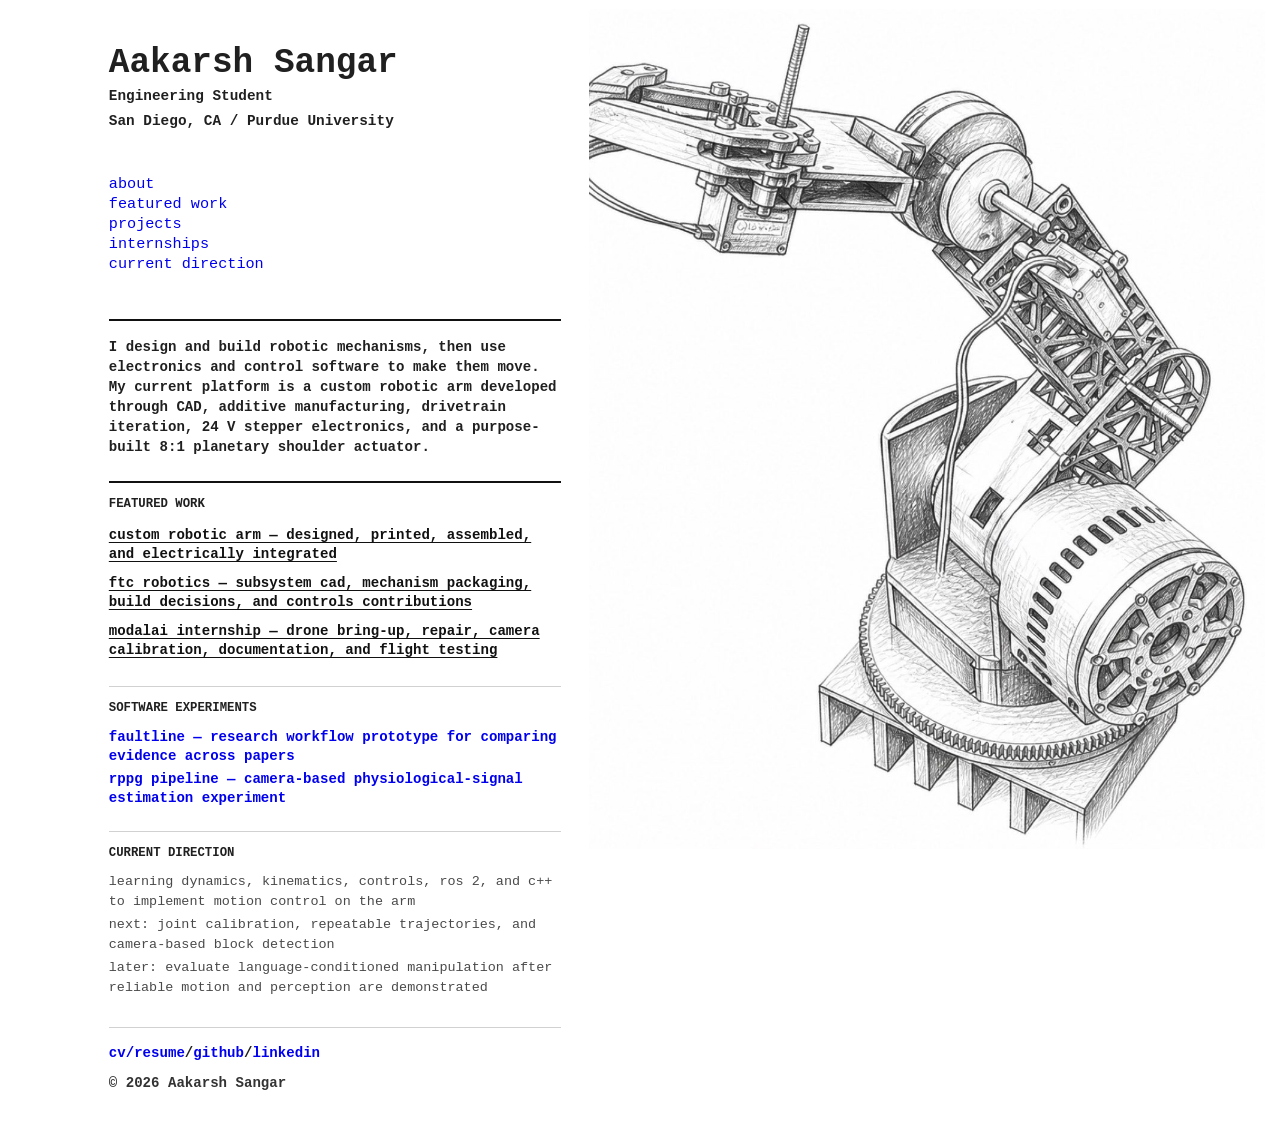
==== index.html @ c77563d1 "Add files via upload" ====
<!doctype html>
<html lang="en">
  <head>
    <meta charset="utf-8" />
    <meta name="viewport" content="width=device-width, initial-scale=1" />
    <meta
      name="description"
      content="Aakarsh Sangar's engineering portfolio: robotic mechanisms, mechanical design, electronics, and control."
    />
    <title>Aakarsh Sangar</title>
    <link rel="stylesheet" href="./styles.css" />
  </head>
  <body class="reference-home">
    <main class="reference-shell" id="top">
      <section class="reference-panel" aria-labelledby="home-title">
        <div class="identity-block">
          <h1 id="home-title">Aakarsh Sangar</h1>
          <p>Engineering Student</p>
          <p>San Diego, CA / Purdue University</p>
        </div>

        <nav class="reference-nav" aria-label="Portfolio links">
          <a href="#about">about</a>
          <a href="#featured-work">featured work</a>
          <a href="./projects.html">projects</a>
          <a href="./internships.html">internships</a>
          <a href="#direction">current direction</a>
        </nav>

        <p class="reference-bio" id="about">
          I design and build robotic mechanisms, then use electronics and
          control software to make them move. My current platform is a custom
          robotic arm developed through CAD, additive manufacturing, drivetrain
          iteration, 24 V stepper electronics, and a purpose-built 8:1
          planetary shoulder actuator.
        </p>

        <section class="reference-list" id="featured-work" aria-label="Featured work">
          <p>featured work</p>
          <a href="./arm-iterations.html">custom robotic arm — designed, printed, assembled, and electrically integrated</a>
          <a href="./ftc-robotics.html">ftc robotics — subsystem cad, mechanism packaging, build decisions, and controls contributions</a>
          <a href="./modalai-drone.html">modalai internship — drone bring-up, repair, camera calibration, documentation, and flight testing</a>
        </section>

        <section class="reference-list" aria-label="Software experiments">
          <p>software experiments</p>
          <a href="./faultline.html">faultline — research workflow prototype for comparing evidence across papers</a>
          <a href="./rppg-pipeline.html">rppg pipeline — camera-based physiological-signal estimation experiment</a>
        </section>

        <section class="reference-list" id="direction" aria-label="Current engineering direction">
          <p>current direction</p>
          <span>learning dynamics, kinematics, controls, ros 2, and c++ to implement motion control on the arm</span>
          <span>next: joint calibration, repeatable trajectories, and camera-based block detection</span>
          <span>later: evaluate language-conditioned manipulation after reliable motion and perception are demonstrated</span>
        </section>

        <footer class="reference-footer" id="contact">
          <div>
            <a href="./Aakarsh_Sangar_CV.pdf">cv/resume</a>/<a href="https://github.com/aakarsh-s" target="_blank" rel="noreferrer">github</a>/<a href="https://www.linkedin.com/in/aakarsh-sangar/" target="_blank" rel="noreferrer">linkedin</a>
          </div>
          <span>© 2026 Aakarsh Sangar</span>
        </footer>
      </section>

      <aside class="reference-visual" aria-hidden="true">
        <img
          src="./assets/robotic-arm-sketch.jpg"
          alt=""
        />
      </aside>
    </main>
  </body>
</html>
---- styles.css ----
:root {
  color-scheme: dark;
  --bg: #181310;
  --surface: #211b17;
  --surface-2: #2a231f;
  --surface-3: #f6efe6;
  --line: rgba(246, 239, 230, 0.16);
  --line-strong: rgba(246, 239, 230, 0.34);
  --text: #f8f2ea;
  --muted: #c8b9a8;
  --accent: #d7b889;
  --accent-2: #f0ddbf;
  --ink: #17120e;
}

* {
  box-sizing: border-box;
}

html {
  scroll-behavior: smooth;
}

body {
  min-width: 320px;
  margin: 0;
  font-family: Inter, ui-sans-serif, system-ui, -apple-system, BlinkMacSystemFont, "Segoe UI", sans-serif;
  color: var(--text);
  background: var(--bg);
  letter-spacing: 0;
}

a {
  color: inherit;
}

.site-header {
  position: sticky;
  z-index: 20;
  top: 0;
  right: 0;
  left: 0;
  display: flex;
  align-items: center;
  justify-content: space-between;
  gap: 24px;
  padding: 16px clamp(18px, 5vw, 72px);
  border-bottom: 1px solid rgba(245, 239, 230, 0.12);
  background: rgba(22, 18, 15, 0.9);
  backdrop-filter: blur(18px);
}

.brand,
.nav-links {
  display: flex;
  align-items: center;
}

.brand {
  gap: 12px;
  text-decoration: none;
  font-weight: 700;
}

.brand-mark {
  display: grid;
  width: 36px;
  height: 36px;
  place-items: center;
  border: 1px solid var(--line-strong);
  border-radius: 8px;
  background: rgba(217, 185, 140, 0.14);
  color: var(--accent-2);
  font-size: 0.78rem;
}

.nav-links {
  gap: clamp(12px, 3vw, 30px);
}

.nav-links a {
  color: var(--muted);
  font-size: 0.92rem;
  font-weight: 600;
  text-decoration: none;
}

.nav-links a:hover,
.nav-links a:focus-visible {
  color: var(--text);
}

.hero {
  position: relative;
  display: grid;
  min-height: 460px;
  overflow: hidden;
  border-bottom: 1px solid var(--line);
}

.hero-image,
.hero-overlay {
  position: absolute;
  inset: 0;
}

.hero-image {
  width: 100%;
  height: 100%;
  object-fit: cover;
  opacity: 0.36;
  filter: sepia(0.8) saturate(0.55) brightness(0.7);
}

.hero-overlay {
  background:
    linear-gradient(90deg, var(--bg) 0%, rgba(22, 18, 15, 0.9) 48%, rgba(22, 18, 15, 0.68) 100%),
    linear-gradient(180deg, rgba(22, 18, 15, 0.08) 0%, var(--bg) 100%);
}

.hero-content {
  position: relative;
  z-index: 2;
  align-self: center;
  width: min(1120px, calc(100% - 36px));
  margin: 0 auto;
  padding: 52px 0;
}

.eyebrow {
  margin: 0 0 14px;
  color: var(--accent);
  font-size: 0.76rem;
  font-weight: 800;
  letter-spacing: 0;
  text-transform: uppercase;
}

h1,
h2,
p {
  overflow-wrap: anywhere;
}

h1 {
  max-width: 760px;
  margin: 0;
  font-size: clamp(3.1rem, 7vw, 6rem);
  line-height: 0.96;
  letter-spacing: 0;
}

h2 {
  margin: 0;
  font-size: clamp(1.8rem, 3.4vw, 3.2rem);
  line-height: 1.05;
  letter-spacing: 0;
}

.hero-copy {
  max-width: 680px;
  margin: 24px 0 0;
  color: var(--muted);
  font-size: clamp(1.05rem, 2vw, 1.35rem);
  line-height: 1.55;
}

.hero-actions {
  display: flex;
  flex-wrap: wrap;
  gap: 12px;
  margin-top: 26px;
}

.button {
  display: inline-flex;
  min-height: 46px;
  align-items: center;
  justify-content: center;
  border: 1px solid var(--line-strong);
  border-radius: 8px;
  padding: 0 18px;
  font-weight: 700;
  text-decoration: none;
}

.button.primary {
  border-color: rgba(245, 239, 230, 0.65);
  background: var(--surface-3);
  color: var(--ink);
}

.button.secondary {
  background: rgba(42, 33, 26, 0.7);
  color: var(--text);
}

.section {
  width: min(1120px, calc(100% - 36px));
  margin: 0 auto;
  padding: 54px 0;
}

.intro,
.contact,
.section-heading {
  display: grid;
  grid-template-columns: minmax(0, 0.55fr) minmax(300px, 1fr);
  gap: clamp(24px, 5vw, 64px);
  align-items: start;
}

.intro > p,
.contact > p,
.section-heading > p {
  margin: 0;
  color: var(--muted);
  font-size: 1.02rem;
  line-height: 1.75;
}

.about-copy {
  display: grid;
  gap: 14px;
}

.about-copy p {
  margin: 0;
  color: var(--muted);
  font-size: 1.02rem;
  line-height: 1.62;
}

.learning {
  padding-top: 10px;
}

.compact-heading {
  align-items: center;
}

.learning-list {
  display: flex;
  flex-wrap: wrap;
  gap: 10px;
}

.learning-list span {
  border: 1px solid rgba(245, 239, 230, 0.2);
  border-radius: 8px;
  padding: 10px 12px;
  background: rgba(42, 33, 26, 0.72);
  color: var(--accent-2);
  font-size: 0.9rem;
  font-weight: 700;
}

.projects-section {
  padding-top: 22px;
}

.project-grid {
  display: grid;
  grid-template-columns: repeat(3, minmax(0, 1fr));
  gap: 16px;
  margin-top: 34px;
}

.featured-grid {
  grid-template-columns: repeat(2, minmax(0, 1fr));
}

.spotlight-card {
  grid-column: span 2;
}

.spotlight-card .project-media {
  aspect-ratio: 21 / 9;
}

.archive-heading {
  margin-top: 74px;
}

.project-card {
  overflow: hidden;
  border: 1px solid var(--line);
  border-radius: 8px;
  background: rgba(33, 26, 21, 0.88);
}

.project-media {
  position: relative;
  aspect-ratio: 16 / 10;
  overflow: hidden;
  border-bottom: 1px solid var(--line);
  background: var(--surface-2);
}

.project-media img,
.project-placeholder {
  width: 100%;
  height: 100%;
}

.project-media img {
  display: block;
  object-fit: cover;
}

.project-gallery {
  display: grid;
  grid-template-columns: repeat(2, minmax(0, 1fr));
  gap: 8px;
  padding: 8px;
  border-bottom: 1px solid var(--line);
  background: rgba(22, 18, 15, 0.66);
}

.project-gallery img {
  display: block;
  width: 100%;
  aspect-ratio: 16 / 10;
  border: 1px solid rgba(245, 239, 230, 0.18);
  border-radius: 6px;
  object-fit: cover;
}

.project-placeholder {
  display: grid;
  place-items: center;
  padding: 22px;
  background:
    linear-gradient(135deg, rgba(217, 185, 140, 0.16), rgba(22, 18, 15, 0.12)),
    var(--surface-2);
  color: var(--accent);
  font-size: 0.84rem;
  font-weight: 800;
  text-align: center;
}

.project-body {
  padding: 20px;
}

.project-category {
  margin: 0 0 10px;
  color: var(--accent);
  font-size: 0.74rem;
  font-weight: 800;
  text-transform: uppercase;
}

.project-title {
  margin: 0;
  font-size: 1.15rem;
  line-height: 1.25;
}

.project-description {
  margin: 12px 0 18px;
  color: var(--muted);
  line-height: 1.65;
}

.project-meta {
  display: flex;
  flex-wrap: wrap;
  gap: 8px;
  margin-bottom: 18px;
}

.tag {
  border: 1px solid rgba(245, 239, 230, 0.18);
  border-radius: 999px;
  padding: 6px 9px;
  color: var(--accent-2);
  font-size: 0.76rem;
  font-weight: 700;
}

.project-links {
  display: flex;
  flex-wrap: wrap;
  gap: 14px;
}

.project-link {
  color: var(--accent-2);
  font-weight: 800;
  text-decoration: none;
}

.muted-link {
  color: var(--muted);
}

.project-link:hover,
.project-link:focus-visible {
  text-decoration: underline;
}

.home-page {
  background:
    linear-gradient(180deg, rgba(246, 239, 230, 0.035), transparent 280px),
    var(--bg);
}

.home-page .site-header {
  position: static;
  width: min(940px, calc(100% - 36px));
  margin: 0 auto;
  padding: 28px 0 18px;
  border-bottom: 1px solid var(--line);
  background: transparent;
  backdrop-filter: none;
}

.home-page .brand-mark {
  display: none;
}

.home-page .brand {
  font-size: 1rem;
}

.home-page .nav-links {
  gap: 18px;
}

.home-page .nav-links a {
  font-size: 0.86rem;
  font-weight: 600;
}

.home-page .hero {
  min-height: auto;
  border-bottom: 0;
}

.home-page .hero-content {
  display: grid;
  grid-template-columns: minmax(0, 1.3fr) minmax(260px, 0.7fr);
  gap: clamp(28px, 6vw, 72px);
  width: min(940px, calc(100% - 36px));
  padding: 58px 0 36px;
}

.home-page .hero-primary {
  min-width: 0;
}

.home-page h1 {
  max-width: 100%;
  font-size: clamp(3.2rem, 8vw, 5.9rem);
  line-height: 0.98;
}

.hero-line {
  max-width: 640px;
  margin: 22px 0 0;
  color: var(--muted);
  font-size: clamp(1.04rem, 2vw, 1.25rem);
  line-height: 1.62;
}

.home-page .hero-actions {
  gap: 10px;
  margin-top: 24px;
}

.home-page .button {
  min-height: 40px;
  border-radius: 999px;
  padding: 0 14px;
  font-size: 0.9rem;
}

.hero-notes {
  display: grid;
  align-self: end;
  gap: 14px;
  padding-top: 10px;
}

.hero-notes div {
  border-top: 1px solid var(--line);
  padding-top: 14px;
}

.hero-notes span {
  display: block;
  margin-bottom: 4px;
  color: var(--accent);
  font-size: 0.72rem;
  font-weight: 800;
  text-transform: uppercase;
}

.hero-notes strong {
  display: block;
  color: var(--text);
  font-size: 0.96rem;
  line-height: 1.45;
}

.home-page .section {
  width: min(940px, calc(100% - 36px));
  padding: 38px 0;
  border-top: 1px solid var(--line);
}

.home-page .intro,
.home-page .contact,
.home-page .section-heading {
  grid-template-columns: minmax(150px, 0.36fr) minmax(0, 1fr);
  gap: clamp(20px, 4vw, 46px);
}

.home-page h2 {
  font-size: clamp(1.55rem, 3.2vw, 2.45rem);
}

.home-page .about-copy p,
.home-page .intro > p,
.home-page .contact > p,
.home-page .section-heading > p {
  font-size: 0.98rem;
  line-height: 1.72;
}

.home-page .learning {
  padding-top: 38px;
}

.home-page .learning-list {
  gap: 8px;
}

.home-page .learning-list span,
.home-page .tag {
  border-radius: 999px;
  padding: 5px 9px;
  background: transparent;
  font-size: 0.74rem;
  font-weight: 600;
}

.home-page .projects-section {
  padding-top: 38px;
}

.home-page .project-grid,
.home-page .featured-grid {
  display: grid;
  grid-template-columns: 1fr;
  gap: 0;
  margin-top: 22px;
}

.home-page .project-card,
.home-page .spotlight-card {
  display: grid;
  grid-column: auto;
  grid-template-columns: minmax(168px, 0.34fr) minmax(0, 1fr);
  gap: 22px;
  border: 0;
  border-top: 1px solid var(--line);
  border-radius: 0;
  padding: 22px 0;
  background: transparent;
}

.home-page .project-card:first-child {
  border-top: 0;
}

.home-page .project-media,
.home-page .spotlight-card .project-media {
  align-self: start;
  aspect-ratio: 4 / 3;
  border: 1px solid var(--line);
  border-radius: 6px;
  background: var(--surface);
}

.home-page .project-media img {
  filter: saturate(0.88) contrast(0.96);
}

.home-page .project-gallery {
  display: none;
}

.home-page .project-body {
  padding: 0;
}

.home-page .project-category {
  margin-bottom: 6px;
  font-size: 0.69rem;
}

.home-page .project-title {
  font-size: 1.18rem;
}

.home-page .project-description {
  margin: 10px 0 14px;
  font-size: 0.96rem;
  line-height: 1.62;
}

.home-page .project-meta {
  gap: 7px;
  margin-bottom: 14px;
}

.home-page .project-links {
  gap: 12px;
}

.home-page .project-link {
  color: var(--accent-2);
  font-size: 0.92rem;
  font-weight: 700;
}

.home-page .archive-heading {
  margin-top: 42px;
}

.home-page .footer {
  width: min(940px, calc(100% - 36px));
}

.detail-page .site-header {
  position: sticky;
}

.detail-hero {
  width: min(1120px, calc(100% - 36px));
  margin: 0 auto;
  padding: 52px 0 30px;
}

.detail-kicker {
  margin: 0 0 14px;
  color: var(--accent);
  font-size: 0.76rem;
  font-weight: 800;
  text-transform: uppercase;
}

.detail-copy {
  max-width: 760px;
  margin: 20px 0 0;
  color: var(--muted);
  font-size: 1.08rem;
  line-height: 1.75;
}

.iteration-grid {
  display: grid;
  gap: 22px;
}

.iteration-card {
  display: grid;
  grid-template-columns: minmax(0, 0.95fr) minmax(280px, 0.8fr);
  gap: 22px;
  overflow: hidden;
  border: 1px solid var(--line);
  border-radius: 8px;
  background: rgba(33, 26, 21, 0.88);
}

.featured-iteration {
  border-color: rgba(217, 185, 140, 0.42);
  background: rgba(42, 33, 26, 0.92);
}

.engineering-highlight {
  border-color: rgba(240, 222, 194, 0.55);
  background:
    linear-gradient(135deg, rgba(217, 185, 140, 0.16), rgba(33, 26, 21, 0.94) 42%),
    rgba(33, 26, 21, 0.92);
}

.iteration-card img {
  display: block;
  width: 100%;
  height: 100%;
  min-height: 320px;
  object-fit: cover;
}

.iteration-media {
  display: grid;
  min-height: 320px;
  background: rgba(245, 239, 230, 0.12);
}

.split-media {
  grid-template-columns: minmax(0, 1.18fr) minmax(0, 0.82fr);
  gap: 1px;
}

.iteration-media img {
  min-height: 0;
  padding: 12px;
  object-fit: contain;
  background: #f7f4ef;
}

.iteration-body {
  padding: 28px;
}

.iteration-body h2 {
  font-size: clamp(1.5rem, 2.6vw, 2.3rem);
}

.iteration-body p,
.iteration-body li {
  color: var(--muted);
  line-height: 1.65;
}

.iteration-body ul {
  margin: 18px 0 0;
  padding-left: 20px;
}

.technical-strip {
  display: grid;
  grid-template-columns: repeat(3, minmax(0, 1fr));
  gap: 16px;
  margin-top: 26px;
}

.technical-strip div {
  border: 1px solid var(--line);
  border-radius: 8px;
  padding: 18px;
  background: rgba(42, 33, 26, 0.64);
}

.technical-strip strong {
  display: block;
  margin-bottom: 8px;
  color: var(--accent-2);
}

.component-section {
  display: grid;
  gap: 22px;
  margin-top: 18px;
  padding: 28px;
  border: 1px solid rgba(217, 185, 140, 0.28);
  border-radius: 8px;
  background: rgba(22, 18, 15, 0.5);
}

.component-grid {
  display: grid;
  grid-template-columns: repeat(3, minmax(0, 1fr));
  gap: 16px;
}

.component-card {
  overflow: hidden;
  border: 1px solid var(--line);
  border-radius: 8px;
  background: rgba(42, 33, 26, 0.64);
}

.component-feature {
  border-color: rgba(240, 222, 194, 0.42);
  background: rgba(56, 44, 34, 0.78);
}

.component-wide {
  grid-column: 1 / -1;
  display: grid;
  grid-template-columns: minmax(0, 1.25fr) minmax(280px, 0.75fr);
}

.component-card img {
  display: block;
  width: 100%;
  aspect-ratio: 16 / 11;
  object-fit: cover;
  border-bottom: 1px solid var(--line);
  background: #f7f4ef;
}

.component-card div {
  padding: 16px;
  color: var(--muted);
  line-height: 1.55;
}

.component-card strong {
  display: block;
  margin-bottom: 6px;
  color: var(--accent-2);
}

.supporting-gallery {
  display: grid;
  grid-template-columns: repeat(3, minmax(0, 1fr));
  gap: 16px;
  margin-top: 6px;
}

.supporting-card {
  overflow: hidden;
  border: 1px solid var(--line);
  border-radius: 8px;
  background: rgba(42, 33, 26, 0.64);
}

.supporting-card img {
  display: block;
  width: 100%;
  aspect-ratio: 16 / 10;
  object-fit: cover;
  border-bottom: 1px solid var(--line);
}

.supporting-card div {
  padding: 16px;
  color: var(--muted);
  line-height: 1.55;
}

.supporting-card strong {
  display: block;
  margin-bottom: 6px;
  color: var(--accent-2);
}

.case-study-grid {
  display: grid;
  grid-template-columns: repeat(4, minmax(0, 1fr));
  gap: 16px;
  margin-top: 26px;
}

.case-study-stat {
  border: 1px solid var(--line);
  border-radius: 8px;
  padding: 18px;
  background: rgba(42, 33, 26, 0.64);
}

.case-study-stat strong {
  display: block;
  margin-bottom: 8px;
  color: var(--accent-2);
  font-size: 1.6rem;
}

.process-list {
  display: grid;
  gap: 22px;
}

.process-step {
  display: grid;
  grid-template-columns: minmax(0, 0.85fr) minmax(320px, 1fr);
  gap: 22px;
  overflow: hidden;
  border: 1px solid var(--line);
  border-radius: 8px;
  background: rgba(33, 26, 21, 0.88);
}

.process-step img,
.process-step video {
  display: block;
  width: 100%;
  height: 100%;
  min-height: 330px;
  background: var(--surface-2);
  object-fit: cover;
}

.process-step video {
  max-height: 520px;
}

.process-body {
  padding: 28px;
}

.process-body h2 {
  font-size: clamp(1.45rem, 2.4vw, 2.1rem);
}

.process-body p,
.process-body li {
  color: var(--muted);
  line-height: 1.65;
}

.process-body ul {
  margin: 18px 0 0;
  padding-left: 20px;
}

.evidence-grid {
  display: grid;
  grid-template-columns: repeat(3, minmax(0, 1fr));
  gap: 16px;
}

.evidence-card {
  overflow: hidden;
  border: 1px solid var(--line);
  border-radius: 8px;
  background: rgba(33, 26, 21, 0.88);
}

.evidence-card img {
  display: block;
  width: 100%;
  aspect-ratio: 16 / 10;
  object-fit: cover;
}

.evidence-card p {
  margin: 0;
  padding: 16px;
  color: var(--muted);
  line-height: 1.5;
}

.resource-list {
  display: flex;
  flex-wrap: wrap;
  gap: 12px;
  margin-top: 26px;
}

.footer {
  display: flex;
  flex-wrap: wrap;
  justify-content: space-between;
  gap: 12px;
  width: min(1120px, calc(100% - 36px));
  margin: 0 auto;
  padding: 30px 0 46px;
  border-top: 1px solid var(--line);
  color: var(--muted);
  font-size: 0.92rem;
}

@media (max-width: 900px) {
  .home-page .hero-content,
  .home-page .project-card,
  .home-page .spotlight-card {
    grid-template-columns: 1fr;
  }

  .home-page .hero-notes {
    grid-template-columns: repeat(3, minmax(0, 1fr));
    align-self: auto;
  }

  .home-page .project-media,
  .home-page .spotlight-card .project-media {
    max-width: 360px;
  }

  .featured-grid,
  .project-grid {
    grid-template-columns: repeat(2, minmax(0, 1fr));
  }

  .spotlight-card {
    grid-column: span 2;
  }

  .iteration-card,
  .technical-strip,
  .component-grid,
  .component-wide,
  .supporting-gallery,
  .case-study-grid,
  .process-step,
  .evidence-grid {
    grid-template-columns: 1fr;
  }

  .iteration-card img {
    min-height: 260px;
  }

  .iteration-media {
    min-height: 360px;
  }

  .split-media {
    grid-template-columns: 1fr;
    grid-template-rows: repeat(2, minmax(0, 1fr));
  }

  .intro,
  .contact,
  .section-heading {
    grid-template-columns: 1fr;
  }
}

@media (max-width: 640px) {
  .site-header {
    position: sticky;
    align-items: flex-start;
  }

  .home-page .site-header {
    position: static;
    align-items: center;
    padding-top: 22px;
  }

  .nav-links {
    display: none;
  }

  .home-page .nav-links {
    display: flex;
    flex-wrap: wrap;
    gap: 10px 14px;
    justify-content: flex-end;
  }

  .hero {
    min-height: auto;
  }

  .home-page .hero-content {
    padding: 42px 0 28px;
  }

  .home-page h1 {
    font-size: clamp(3rem, 16vw, 4.4rem);
  }

  .home-page .hero-notes {
    grid-template-columns: 1fr;
  }

  h1 {
    max-width: 100%;
    font-size: clamp(3rem, 13vw, 4rem);
    line-height: 0.96;
  }

  .hero-copy {
    max-width: 100%;
    font-size: 1.04rem;
  }

  .hero-actions {
    flex-direction: column;
    align-items: stretch;
  }

  .button {
    width: 100%;
  }

  .section {
    padding: 64px 0;
  }

  .home-page .section {
    padding: 32px 0;
  }

  .home-page .intro,
  .home-page .contact,
  .home-page .section-heading {
    grid-template-columns: 1fr;
  }

  .home-page .project-card,
  .home-page .spotlight-card {
    gap: 16px;
    padding: 20px 0;
  }

  .home-page .project-media,
  .home-page .spotlight-card .project-media {
    max-width: none;
  }

  .featured-grid,
  .project-grid {
    grid-template-columns: 1fr;
  }

  .spotlight-card {
    grid-column: span 1;
  }

  .detail-hero {
    padding: 56px 0 24px;
  }

  .iteration-body {
    padding: 22px;
  }

  .iteration-card img {
    min-height: 220px;
  }

  .iteration-media {
    min-height: 300px;
  }

  .process-step img,
  .process-step video {
    min-height: 220px;
  }
}

/* Minimal light portfolio direction inspired by the reference site. */
:root {
  color-scheme: light;
  --bg: #ffffff;
  --surface: #ffffff;
  --surface-2: #f7f7f7;
  --surface-3: #111111;
  --line: rgba(0, 0, 0, 0.16);
  --line-strong: rgba(0, 0, 0, 0.32);
  --text: #111111;
  --muted: #555555;
  --accent: #111111;
  --accent-2: #111111;
  --ink: #ffffff;
}

body,
.home-page {
  color: var(--text);
  background: #ffffff;
}

a {
  color: #111111;
  text-decoration-thickness: 1px;
  text-underline-offset: 3px;
}

.site-header,
.home-page .site-header {
  position: static;
  width: min(760px, calc(100% - 36px));
  margin: 0 auto;
  padding: 28px 0 14px;
  border-bottom: 1px solid var(--line);
  background: transparent;
  backdrop-filter: none;
}

.brand,
.home-page .brand {
  color: #111111;
  font-size: 0.96rem;
  font-weight: 600;
}

.brand-mark {
  display: none;
}

.nav-links,
.home-page .nav-links {
  gap: 13px;
}

.nav-links a,
.home-page .nav-links a {
  color: #111111;
  font-size: 0.9rem;
  font-weight: 400;
  text-decoration: underline;
}

.hero,
.home-page .hero {
  min-height: auto;
  border-bottom: 0;
}

.hero-image,
.hero-overlay {
  display: none;
}

.hero-content,
.home-page .hero-content,
.section,
.home-page .section,
.detail-hero,
.footer,
.home-page .footer {
  width: min(760px, calc(100% - 36px));
}

.hero-content,
.home-page .hero-content {
  display: grid;
  grid-template-columns: 1fr;
  gap: 22px;
  padding: 52px 0 30px;
}

.eyebrow,
.detail-kicker,
.project-category {
  color: #111111;
  font-size: 0.72rem;
  font-weight: 500;
  text-transform: none;
}

h1,
.home-page h1 {
  max-width: 100%;
  font-size: clamp(2.65rem, 9vw, 5.1rem);
  font-weight: 700;
  line-height: 0.98;
}

h2,
.home-page h2,
.detail-hero h1 {
  color: #111111;
  font-size: clamp(1.35rem, 3.2vw, 2rem);
  font-weight: 650;
  line-height: 1.12;
}

.detail-hero h1 {
  font-size: clamp(2.2rem, 7vw, 4rem);
}

.hero-line,
.detail-copy,
.about-copy p,
.intro > p,
.contact > p,
.section-heading > p,
.project-description,
.process-body p,
.process-body li,
.iteration-body p,
.iteration-body li,
.evidence-card p,
.supporting-card div,
.component-card div {
  color: #333333;
}

.hero-line {
  max-width: 620px;
  margin-top: 18px;
  font-size: 1.02rem;
  line-height: 1.68;
}

.hero-actions,
.home-page .hero-actions,
.project-links,
.resource-list {
  gap: 14px;
}

.button,
.home-page .button,
.project-link {
  width: auto;
  min-height: 0;
  border: 0;
  border-radius: 0;
  padding: 0;
  background: transparent;
  color: #111111;
  font-size: 0.96rem;
  font-weight: 400;
  text-decoration: underline;
}

.button.primary,
.button.secondary {
  border: 0;
  background: transparent;
  color: #111111;
}

.hero-notes,
.home-page .hero-notes {
  display: flex;
  flex-wrap: wrap;
  gap: 12px 18px;
  padding-top: 2px;
}

.hero-notes div {
  border-top: 0;
  padding-top: 0;
}

.hero-notes span,
.hero-notes strong {
  display: inline;
  color: #555555;
  font-size: 0.9rem;
  font-weight: 400;
  text-transform: none;
}

.hero-notes span::after {
  content: ": ";
}

.section,
.home-page .section {
  padding: 34px 0;
  border-top: 1px solid var(--line);
}

.intro,
.contact,
.section-heading,
.home-page .intro,
.home-page .contact,
.home-page .section-heading {
  grid-template-columns: minmax(130px, 0.28fr) minmax(0, 1fr);
  gap: 24px;
}

.learning-list {
  gap: 8px 10px;
}

.learning-list span,
.home-page .learning-list span,
.tag,
.home-page .tag {
  border: 0;
  border-radius: 0;
  padding: 0;
  background: transparent;
  color: #555555;
  font-size: 0.86rem;
  font-weight: 400;
}

.learning-list span::before,
.tag::before {
  content: "#";
}

.project-grid,
.featured-grid,
.home-page .project-grid,
.home-page .featured-grid {
  display: grid;
  grid-template-columns: 1fr;
  gap: 0;
  margin-top: 18px;
}

.project-card,
.home-page .project-card,
.spotlight-card,
.home-page .spotlight-card {
  display: block;
  grid-column: auto;
  border: 0;
  border-top: 1px solid var(--line);
  border-radius: 0;
  padding: 18px 0;
  background: transparent;
}

.project-card:first-child,
.home-page .project-card:first-child {
  border-top: 0;
}

.project-media,
.project-gallery,
.home-page .project-media,
.home-page .project-gallery,
.spotlight-card .project-media {
  display: none;
}

.project-body,
.home-page .project-body {
  padding: 0;
}

.project-title,
.home-page .project-title {
  color: #111111;
  font-size: 1.04rem;
  font-weight: 600;
}

.project-description,
.home-page .project-description {
  margin: 8px 0 12px;
  font-size: 0.96rem;
  line-height: 1.65;
}

.project-meta,
.home-page .project-meta {
  gap: 8px;
  margin-bottom: 12px;
}

.archive-heading {
  margin-top: 34px;
}

.detail-page .site-header {
  position: static;
}

.detail-hero {
  padding: 44px 0 24px;
}

.iteration-card,
.process-step,
.evidence-card,
.supporting-card,
.component-card,
.technical-strip div,
.case-study-stat,
.component-section,
.featured-iteration,
.engineering-highlight {
  border: 1px solid var(--line);
  border-radius: 0;
  background: transparent;
}

.iteration-card,
.process-step {
  gap: 0;
}

.iteration-body,
.process-body {
  padding: 24px;
}

.technical-strip div,
.case-study-stat,
.component-section,
.supporting-card div,
.component-card div,
.evidence-card p {
  background: transparent;
}

.technical-strip strong,
.supporting-card strong,
.component-card strong {
  color: #111111;
}

.iteration-media,
.process-step img,
.process-step video,
.project-placeholder {
  background: #f7f7f7;
}

.component-card img,
.iteration-media img {
  background: #ffffff;
}

.footer,
.home-page .footer {
  color: #555555;
  border-top: 1px solid var(--line);
}

@media (max-width: 900px) {
  .home-page .hero-notes {
    display: flex;
  }
}

@media (max-width: 640px) {
  .site-header,
  .home-page .site-header {
    align-items: flex-start;
  }

  .nav-links,
  .home-page .nav-links {
    display: flex;
    flex-wrap: wrap;
    justify-content: flex-start;
  }

  .intro,
  .contact,
  .section-heading,
  .home-page .intro,
  .home-page .contact,
  .home-page .section-heading {
    grid-template-columns: 1fr;
  }

  .hero-actions {
    flex-direction: row;
    align-items: center;
  }
}

.reference-home {
  min-height: 100vh;
  margin: 0;
  overflow-x: hidden;
  color: #202020;
  background: #ffffff;
  font-family: "Courier New", Courier, monospace;
}

.reference-shell {
  display: grid;
  grid-template-columns: 46.5vw 53.5vw;
  min-height: 100vh;
}

.reference-panel {
  position: relative;
  display: flex;
  min-height: 100vh;
  flex-direction: column;
  padding: 7vh 0 3.4vh 12.7vw;
}

.identity-block h1 {
  margin: 0;
  color: #202020;
  font-family: "Courier New", Courier, monospace;
  font-size: clamp(2.1rem, 2.25vw, 3rem);
  font-weight: 700;
  line-height: 1;
  letter-spacing: -0.04em;
}

.identity-block p {
  margin: 0.42rem 0 0;
  color: #202020;
  font-size: clamp(1rem, 1.05vw, 1.35rem);
  font-weight: 700;
  line-height: 1.1;
}

.reference-nav {
  display: grid;
  gap: 0;
  width: max-content;
  margin-top: 9vh;
  padding-left: 0.9vw;
}

.reference-nav a,
.reference-list a,
.reference-footer a {
  color: #0000ee;
  text-decoration: none;
}

.reference-nav a {
  font-size: clamp(1.05rem, 1.1vw, 1.35rem);
  line-height: 1.08;
}

.reference-nav span {
  color: #202020;
  font-size: clamp(1.05rem, 1.1vw, 1.35rem);
  line-height: 1.08;
}

.reference-nav a:hover,
.reference-nav a:focus-visible,
.reference-list a:hover,
.reference-list a:focus-visible,
.reference-footer a:hover,
.reference-footer a:focus-visible {
  text-decoration: underline;
}

.reference-bio {
  max-width: min(36vw, 680px);
  margin: 8.2vh 0 0;
  color: #202020;
  font-size: clamp(0.95rem, 1vw, 1.25rem);
  font-weight: 700;
  line-height: 1.12;
}

.reference-list {
  display: grid;
  gap: 0;
  margin-top: 2.7vh;
  color: #202020;
  font-size: clamp(0.95rem, 0.98vw, 1.15rem);
  font-weight: 700;
  line-height: 1.12;
}

.reference-list p {
  margin: 0 0 0.55rem;
  color: #202020;
}

.reference-list span,
.reference-list a {
  display: block;
  width: auto;
  max-width: min(34vw, 640px);
}

.reference-footer {
  display: grid;
  gap: 2vh;
  margin-top: auto;
  padding-left: 11.6vw;
  color: #202020;
  font-size: clamp(1rem, 1.05vw, 1.2rem);
  font-weight: 700;
  line-height: 1;
}

.reference-footer span {
  color: #333333;
}

.reference-visual {
  position: relative;
  min-height: 100vh;
  overflow: hidden;
  background: #ffffff;
}

.reference-visual img {
  position: absolute;
  right: 1.8vw;
  top: 1.8vh;
  width: min(53vw, 960px);
  height: 95vh;
  object-fit: contain;
  object-position: right top;
  filter: none;
  opacity: 0.94;
}

.project-links-shell {
  min-height: 100vh;
  padding: 12.2vh 0 4vh 12.7vw;
}

.project-links-panel {
  display: flex;
  min-height: 83vh;
  flex-direction: column;
}

.project-link-list {
  margin-top: 12.3vh;
  padding-left: 0.9vw;
}

.project-links-page .reference-bio {
  margin-top: 12vh;
}

.project-links-footer {
  margin-top: auto;
}

@media (max-width: 900px) {
  .reference-shell {
    grid-template-columns: 1fr;
  }

  .reference-panel {
    min-height: auto;
    padding: 44px 24px 32px;
  }

  .project-links-shell {
    padding: 44px 24px 32px;
  }

  .reference-nav {
    margin-top: 54px;
    padding-left: 0;
  }

  .reference-bio {
    max-width: 100%;
    margin-top: 54px;
  }

  .reference-footer {
    margin-top: 52px;
    padding-left: 0;
  }

  .reference-visual {
    min-height: 52vh;
  }

  .reference-visual img {
    right: 4vw;
    width: 92vw;
    height: 52vh;
  }
}

/* Open detail-page layouts: no boxed containers, no cropped technical images. */
.detail-page {
  background: #ffffff;
  color: #111111;
}

.detail-page .site-header,
.detail-page .detail-hero,
.detail-page .section,
.detail-page .footer {
  width: min(980px, calc(100% - 40px));
}

.detail-page .site-header {
  border-bottom: 1px solid rgba(0, 0, 0, 0.16);
}

.detail-page .nav-links a,
.detail-page .brand,
.detail-page .button,
.detail-page .project-link {
  color: #0000ee;
  font-family: "Courier New", Courier, monospace;
  font-weight: 400;
  text-decoration: none;
}

.detail-page .brand {
  color: #111111;
}

.detail-page .button {
  min-height: 0;
  border: 0;
  border-radius: 0;
  padding: 0;
  background: transparent;
}

.detail-page .button:hover,
.detail-page .button:focus-visible,
.detail-page .nav-links a:hover,
.detail-page .nav-links a:focus-visible {
  text-decoration: underline;
}

.detail-page .detail-hero {
  padding: 48px 0 30px;
  border-bottom: 1px solid rgba(0, 0, 0, 0.16);
}

.detail-page .detail-kicker,
.detail-page .eyebrow {
  color: #111111;
  font-family: "Courier New", Courier, monospace;
  font-size: 0.86rem;
  font-weight: 700;
  text-transform: none;
}

.detail-page h1,
.detail-page h2 {
  color: #111111;
  font-family: "Courier New", Courier, monospace;
  font-weight: 700;
}

.detail-page .detail-copy,
.detail-page p,
.detail-page li {
  color: #222222;
}

.detail-page .iteration-grid,
.detail-page .process-list {
  gap: 0;
}

.detail-page .iteration-card,
.detail-page .process-step,
.detail-page .component-section,
.detail-page .component-card,
.detail-page .supporting-card,
.detail-page .evidence-card,
.detail-page .case-study-stat,
.detail-page .technical-strip div {
  display: block;
  overflow: visible;
  border: 0;
  border-top: 1px solid rgba(0, 0, 0, 0.16);
  border-radius: 0;
  padding: 28px 0;
  background: transparent;
}

.detail-page .iteration-card:first-child,
.detail-page .process-step:first-child {
  border-top: 0;
  padding-top: 0;
}

.detail-page .iteration-card > img,
.detail-page .process-step > img,
.detail-page .process-step > video,
.detail-page .component-card > img,
.detail-page .supporting-card > img,
.detail-page .evidence-card > img {
  display: block;
  width: 100%;
  height: auto;
  min-height: 0;
  max-height: none;
  border: 0;
  background: transparent;
  object-fit: contain;
}

.detail-page .iteration-card > img,
.detail-page .process-step > img,
.detail-page .process-step > video {
  margin-bottom: 18px;
}

.detail-page .iteration-media {
  display: grid;
  grid-template-columns: minmax(0, 1.1fr) minmax(0, 0.9fr);
  gap: 18px;
  min-height: 0;
  margin-bottom: 18px;
  background: transparent;
}

.detail-page .iteration-media img {
  width: 100%;
  height: auto;
  min-height: 0;
  padding: 0;
  object-fit: contain;
  background: transparent;
}

.detail-page .iteration-body,
.detail-page .process-body,
.detail-page .component-card div,
.detail-page .supporting-card div,
.detail-page .evidence-card p {
  max-width: 760px;
  padding: 0;
}

.detail-page .iteration-body h2,
.detail-page .process-body h2 {
  font-size: clamp(1.35rem, 2.5vw, 2rem);
}

.detail-page .iteration-body p,
.detail-page .iteration-body li,
.detail-page .process-body p,
.detail-page .process-body li {
  line-height: 1.62;
}

.detail-page .component-grid,
.detail-page .supporting-gallery,
.detail-page .evidence-grid,
.detail-page .technical-strip,
.detail-page .case-study-grid {
  display: grid;
  grid-template-columns: 1fr;
  gap: 0;
}

.detail-page .component-card,
.detail-page .supporting-card,
.detail-page .evidence-card,
.detail-page .case-study-stat,
.detail-page .technical-strip div {
  padding: 22px 0;
}

.detail-page .component-wide {
  grid-column: auto;
}

.detail-page .case-study-grid {
  margin-top: 26px;
}

@media (max-width: 760px) {
  .detail-page .iteration-media {
    grid-template-columns: 1fr;
  }
}

/* Evidence-first portfolio pass: concise skim layer with compact technical logs. */

:root {
  --portfolio-width: 1080px;
  --portfolio-rule: rgba(0, 0, 0, 0.18);
  --portfolio-soft-rule: rgba(0, 0, 0, 0.1);
  --portfolio-muted: #4a4a4a;
}

/* Homepage */
.reference-shell {
  grid-template-columns: minmax(430px, 46%) minmax(0, 54%);
}

.reference-panel {
  min-width: 0;
  padding: clamp(34px, 5.5vh, 64px) 28px 34px clamp(36px, 8.5vw, 132px);
}

.identity-block h1 {
  font-size: clamp(2.15rem, 2.55vw, 3.25rem);
  line-height: 1.02;
  letter-spacing: 0;
}

.identity-block p {
  font-size: clamp(0.9rem, 1vw, 1.15rem);
  line-height: 1.25;
}

.reference-nav {
  gap: 2px;
  margin-top: clamp(32px, 5vh, 54px);
  padding-left: 0;
}

.reference-nav a {
  font-size: clamp(0.95rem, 1vw, 1.12rem);
  line-height: 1.2;
}

.reference-bio {
  max-width: 660px;
  margin-top: clamp(34px, 5.5vh, 58px);
  padding-top: 18px;
  border-top: 2px solid #202020;
  font-size: clamp(0.88rem, 0.92vw, 1.02rem);
  font-weight: 700;
  line-height: 1.42;
}

.reference-list {
  gap: 4px;
  max-width: 680px;
  margin-top: 24px;
  padding-top: 14px;
  border-top: 1px solid var(--portfolio-rule);
  font-size: clamp(0.84rem, 0.88vw, 0.98rem);
  line-height: 1.36;
}

#featured-work {
  border-top-width: 2px;
  border-top-color: #202020;
}

.reference-list p {
  margin-bottom: 8px;
  font-size: 0.78rem;
  letter-spacing: 0;
  text-transform: uppercase;
}

.reference-list a,
.reference-list span {
  max-width: 100%;
  overflow-wrap: anywhere;
}

#featured-work a {
  padding: 3px 0;
  color: #111111;
  font-size: clamp(0.88rem, 0.94vw, 1.03rem);
  text-decoration: underline;
  text-decoration-thickness: 1px;
  text-underline-offset: 3px;
}

.reference-list[aria-label="Software experiments"] a {
  color: #0000ee;
  font-size: 0.88rem;
}

#direction span {
  color: var(--portfolio-muted);
  font-size: 0.84rem;
  font-weight: 400;
  line-height: 1.45;
}

.reference-footer {
  gap: 12px;
  margin-top: 30px;
  padding: 18px 0 0;
  border-top: 1px solid var(--portfolio-rule);
  font-size: 0.88rem;
  line-height: 1.25;
}

.reference-visual {
  position: sticky;
  top: 0;
  height: 100vh;
  min-height: 620px;
}

.reference-visual img {
  top: 1vh;
  right: 1.2vw;
  width: min(55vw, 980px);
  height: 98vh;
  object-position: right top;
}

/* Project and internship indexes */
.project-links-shell {
  min-height: 100vh;
  padding: clamp(42px, 7vh, 78px) 24px 36px clamp(28px, 10vw, 150px);
}

.project-links-panel {
  width: min(820px, 100%);
  min-height: calc(100vh - 114px);
}

.project-links-page .reference-bio {
  max-width: 720px;
  margin-top: 42px;
  font-size: 0.95rem;
  line-height: 1.5;
}

.project-links-page .reference-list {
  max-width: 760px;
  margin-top: 34px;
}

.project-links-page .reference-list a {
  margin-top: 4px;
  font-size: 1rem;
}

.project-links-page .reference-list span {
  margin: 2px 0 12px;
  color: var(--portfolio-muted);
  font-family: Inter, ui-sans-serif, system-ui, sans-serif;
  font-size: 0.88rem;
  font-weight: 400;
  line-height: 1.5;
}

.project-link-list {
  margin-top: 38px;
}

.internship-feature {
  display: grid;
  grid-template-columns: minmax(180px, 250px) minmax(0, 1fr);
  gap: 28px;
  align-items: start;
  margin-top: 38px;
  padding-top: 22px;
  border-top: 2px solid #202020;
}

.internship-feature img {
  display: block;
  width: 100%;
  aspect-ratio: 4 / 3;
  object-fit: cover;
}

.internship-feature h2 {
  margin: 0 0 10px;
  font-family: "Courier New", Courier, monospace;
  font-size: 1.35rem;
  line-height: 1.15;
}

.internship-feature p {
  margin: 0 0 12px;
  color: #333333;
  font-family: Inter, ui-sans-serif, system-ui, sans-serif;
  font-size: 0.92rem;
  line-height: 1.55;
}

.internship-feature a {
  color: #0000ee;
}

/* Detail-page skim layer */
.detail-page .site-header,
.detail-page .detail-hero,
.detail-page .section,
.detail-page .footer {
  width: min(var(--portfolio-width), calc(100% - 48px));
}

.detail-page .site-header {
  flex-wrap: wrap;
  padding: 22px 0 14px;
}

.detail-page .detail-hero {
  padding: clamp(38px, 6vw, 68px) 0 34px;
}

.detail-page .detail-hero h1 {
  font-size: clamp(2.7rem, 6.5vw, 5.3rem);
  line-height: 0.98;
  letter-spacing: 0;
}

.detail-page .detail-copy {
  max-width: 820px;
  margin-top: 18px;
  font-family: Inter, ui-sans-serif, system-ui, sans-serif;
  font-size: clamp(0.96rem, 1.2vw, 1.08rem);
  line-height: 1.62;
}

.detail-page .hero-actions {
  margin-top: 18px;
}

.detail-page .section {
  padding: 38px 0;
}

.detail-page .section-heading {
  grid-template-columns: minmax(260px, 0.9fr) minmax(0, 1.1fr);
  gap: clamp(28px, 5vw, 64px);
}

.detail-page .section-heading h2 {
  font-size: clamp(1.45rem, 2.8vw, 2.35rem);
  line-height: 1.08;
}

.detail-page .section-heading > p {
  font-family: Inter, ui-sans-serif, system-ui, sans-serif;
  font-size: 0.94rem;
  line-height: 1.55;
}

.detail-page .case-study-grid {
  grid-template-columns: repeat(3, minmax(0, 1fr));
  gap: 0 24px;
  margin-top: 28px;
  border-top: 2px solid #111111;
}

.detail-page .case-study-stat {
  min-width: 0;
  padding: 16px 0 18px;
  border: 0;
  border-bottom: 1px solid var(--portfolio-rule);
}

.detail-page .case-study-stat:first-child {
  grid-column: span 2;
}

.detail-page .case-study-stat strong {
  margin-bottom: 7px;
  color: #111111;
  font-family: "Courier New", Courier, monospace;
  font-size: 0.78rem;
  line-height: 1.2;
  text-transform: uppercase;
}

.detail-page .case-study-stat span {
  display: block;
  color: #333333;
  font-family: Inter, ui-sans-serif, system-ui, sans-serif;
  font-size: 0.86rem;
  line-height: 1.48;
}

/* Thin-rule technical timelines */
.arm-detail .iteration-card,
.modalai-detail .process-step,
.ftc-detail .iteration-card {
  grid-template-columns: minmax(190px, 250px) minmax(0, 1fr);
  gap: clamp(20px, 3vw, 38px);
  padding: 20px 0;
  border-top: 1px solid var(--portfolio-rule);
}

.arm-detail .iteration-card > img,
.modalai-detail .process-step > img,
.ftc-detail .iteration-card > img,
.ftc-detail .iteration-card > video {
  width: 100%;
  height: 170px;
  max-height: 170px;
  object-fit: contain;
  object-position: center;
  background: #ffffff;
}

.arm-detail .iteration-media {
  align-items: center;
  gap: 10px;
}

.arm-detail .iteration-media img {
  width: 100%;
  height: 160px;
  max-height: 160px;
  object-fit: contain;
}

.arm-detail .electronics-media img {
  height: 78px;
  max-height: 78px;
}

.arm-detail .electronics-media img:first-child {
  height: 92px;
  max-height: 92px;
}

.detail-page .iteration-body h2,
.detail-page .process-body h2 {
  margin-bottom: 10px;
  font-size: clamp(1.08rem, 1.8vw, 1.42rem);
  line-height: 1.16;
}

.detail-page .iteration-body p,
.detail-page .iteration-body li,
.detail-page .process-body p,
.detail-page .process-body li {
  font-family: Inter, ui-sans-serif, system-ui, sans-serif;
  font-size: 0.88rem;
  line-height: 1.5;
}

.detail-page .iteration-body ul,
.detail-page .process-body ul {
  margin: 10px 0 0;
  padding-left: 18px;
}

.modalai-detail .flight-step {
  grid-template-columns: minmax(190px, 250px) minmax(0, 1fr);
}

.modalai-detail .flight-step > video {
  width: min(100%, 210px);
  height: 330px;
  max-height: none;
  justify-self: center;
  object-fit: cover;
}

.detail-page .component-section {
  margin-top: 20px;
  padding: 28px 0 0;
  border-top: 2px solid #111111;
}

.arm-detail .component-grid,
.arm-detail .supporting-gallery {
  grid-template-columns: repeat(2, minmax(0, 1fr));
  gap: 0 24px;
}

.arm-detail .component-card,
.arm-detail .supporting-card,
.detail-page .technical-strip div,
.ftc-detail .contribution-card,
.ftc-detail .award-card,
.modalai-detail .note-card {
  border-top: 1px solid var(--portfolio-rule);
}

.arm-detail .component-card > img,
.arm-detail .supporting-card > img {
  width: 100%;
  height: 180px;
  max-height: 180px;
  object-fit: contain;
  background: #ffffff;
}

.ftc-detail .cad-gallery {
  grid-template-columns: repeat(5, minmax(0, 1fr));
  gap: 14px;
}

.ftc-detail .cad-gallery img {
  height: 130px;
}

/* Responsive behavior */
@media (max-width: 900px) {
  .reference-shell {
    display: flex;
    min-height: 0;
    flex-direction: column;
  }

  .reference-panel {
    min-height: auto;
    padding: 40px 28px 30px;
  }

  .reference-bio,
  .reference-list {
    max-width: 720px;
  }

  .reference-footer {
    margin-top: 34px;
  }

  .reference-visual {
    position: relative;
    height: 56vh;
    min-height: 420px;
  }

  .reference-visual img {
    right: 3vw;
    width: 94vw;
    height: 54vh;
  }

  .detail-page .case-study-grid {
    grid-template-columns: repeat(2, minmax(0, 1fr));
  }

  .detail-page .case-study-stat:first-child {
    grid-column: span 2;
  }

  .ftc-detail .cad-gallery {
    grid-template-columns: repeat(3, minmax(0, 1fr));
  }
}

@media (max-width: 680px) {
  .reference-panel,
  .project-links-shell {
    padding: 30px 20px;
  }

  .identity-block h1 {
    font-size: clamp(2rem, 11vw, 2.7rem);
  }

  .reference-nav {
    grid-template-columns: repeat(2, max-content);
    column-gap: 18px;
    margin-top: 30px;
  }

  .reference-bio {
    margin-top: 32px;
  }

  .reference-list {
    margin-top: 22px;
  }

  .internship-feature,
  .detail-page .section-heading,
  .detail-page .case-study-grid,
  .arm-detail .iteration-card,
  .modalai-detail .process-step,
  .ftc-detail .iteration-card,
  .arm-detail .component-grid,
  .arm-detail .supporting-gallery,
  .modalai-detail .notes-grid,
  .ftc-detail .contribution-grid,
  .ftc-detail .award-grid,
  .ftc-detail .cad-gallery {
    grid-template-columns: 1fr;
  }

  .detail-page .case-study-stat:first-child {
    grid-column: auto;
  }

  .detail-page .site-header,
  .detail-page .detail-hero,
  .detail-page .section,
  .detail-page .footer {
    width: min(100% - 32px, var(--portfolio-width));
  }

  .detail-page .site-header {
    align-items: flex-start;
    gap: 10px 18px;
  }

  .detail-page .nav-links {
    width: 100%;
    gap: 7px 14px;
  }

  .detail-page .nav-links a {
    font-size: 0.82rem;
  }

  .detail-page .detail-hero {
    padding: 34px 0 26px;
  }

  .detail-page .detail-hero h1 {
    font-size: clamp(2.45rem, 15vw, 4rem);
  }

  .detail-page .hero-actions {
    align-items: flex-start;
    gap: 7px 14px;
  }

  .arm-detail .iteration-card > img,
  .modalai-detail .process-step > img,
  .ftc-detail .iteration-card > img,
  .ftc-detail .iteration-card > video,
  .arm-detail .iteration-media img,
  .arm-detail .component-card > img,
  .arm-detail .supporting-card > img {
    height: auto;
    max-height: 280px;
  }

  .modalai-detail .flight-step > video {
    width: min(100%, 240px);
    height: 380px;
  }

  .ftc-detail .cad-gallery img {
    height: auto;
    max-height: 220px;
  }

  .reference-visual {
    height: 46vh;
    min-height: 340px;
  }

  .reference-visual img {
    width: 98vw;
    height: 45vh;
  }
}

/* Compact robotic arm iteration timeline. */
.arm-detail .iteration-grid {
  gap: 0;
}

.arm-detail .iteration-card {
  display: grid;
  grid-template-columns: minmax(180px, 260px) minmax(0, 1fr);
  gap: 22px;
  align-items: start;
  border-top: 1px solid rgba(0, 0, 0, 0.16);
  padding: 18px 0;
}

.arm-detail .iteration-card:first-child {
  border-top: 0;
}

.arm-detail .iteration-card > img {
  width: 100%;
  max-height: 180px;
  margin-bottom: 0;
  object-fit: contain;
  object-position: left top;
}

.arm-detail .iteration-media {
  grid-template-columns: 1fr 1fr;
  gap: 10px;
  margin-bottom: 0;
}

.arm-detail .iteration-media img {
  max-height: 170px;
  object-fit: contain;
}

.arm-detail .electronics-media {
  grid-template-columns: 1fr 1fr;
}

.arm-detail .electronics-media img {
  max-height: 92px;
}

.arm-detail .electronics-media img:first-child {
  grid-column: 1 / -1;
  width: 100%;
  max-height: 112px;
}

.arm-detail .iteration-body {
  max-width: none;
}

.arm-detail .iteration-body h2 {
  font-size: clamp(1rem, 1.8vw, 1.35rem);
}

.arm-detail .iteration-body p,
.arm-detail .iteration-body li {
  font-size: 0.92rem;
  line-height: 1.45;
}

.arm-detail .iteration-body ul {
  margin-top: 10px;
}

.arm-detail .component-section,
.arm-detail .technical-strip,
.arm-detail .supporting-gallery {
  margin-top: 14px;
}

.arm-detail .component-grid,
.arm-detail .supporting-gallery {
  grid-template-columns: repeat(2, minmax(0, 1fr));
  gap: 18px;
}

.arm-detail .component-card,
.arm-detail .supporting-card,
.arm-detail .technical-strip div {
  border-top: 1px solid rgba(0, 0, 0, 0.16);
  padding: 16px 0;
}

.arm-detail .component-card > img,
.arm-detail .supporting-card > img {
  max-height: 180px;
  object-fit: contain;
  object-position: left top;
}

/* Compact ModalAI internship timeline. */
.modalai-detail .process-list {
  gap: 0;
}

.modalai-detail .process-step {
  display: grid;
  grid-template-columns: minmax(180px, 260px) minmax(0, 1fr);
  gap: 22px;
  align-items: start;
  border-top: 1px solid rgba(0, 0, 0, 0.16);
  padding: 18px 0;
}

.modalai-detail .process-step:first-child {
  border-top: 0;
}

.modalai-detail .process-step > img,
.modalai-detail .process-step > video {
  width: 100%;
  max-height: 180px;
  margin-bottom: 0;
  object-fit: contain;
  object-position: left top;
}

.modalai-detail .flight-step {
  grid-template-columns: minmax(220px, 320px) minmax(0, 1fr);
}

.modalai-detail .flight-step > video {
  width: min(100%, 280px);
  height: 390px;
  max-height: none;
  object-fit: cover;
  object-position: center;
}

.modalai-detail .process-body {
  max-width: none;
}

.modalai-detail .process-body h2 {
  font-size: clamp(1rem, 1.8vw, 1.35rem);
}

.modalai-detail .process-body p,
.modalai-detail .process-body li,
.modalai-detail .note-card p {
  font-size: 0.92rem;
  line-height: 1.45;
}

.modalai-detail .process-body ul {
  margin-top: 10px;
}

.modalai-detail .notes-grid {
  display: grid;
  grid-template-columns: repeat(2, minmax(0, 1fr));
  gap: 18px;
}

.modalai-detail .modalai-notes .section-heading {
  display: block;
  text-align: center;
}

.modalai-detail .modalai-notes .section-heading > div {
  margin: 0 auto;
}

.modalai-detail .modalai-notes h2 {
  font-size: clamp(1.5rem, 3vw, 2.4rem);
}

.modalai-detail .note-card {
  border-top: 1px solid rgba(0, 0, 0, 0.16);
  padding: 16px 0;
}

/* Compact FTC build log. */
.ftc-detail .iteration-grid {
  gap: 0;
}

.ftc-detail .iteration-card {
  display: grid;
  grid-template-columns: minmax(180px, 260px) minmax(0, 1fr);
  gap: 22px;
  align-items: start;
  border-top: 1px solid rgba(0, 0, 0, 0.16);
  padding: 18px 0;
}

.ftc-detail .iteration-card:first-child {
  border-top: 0;
}

.ftc-detail .iteration-card > img,
.ftc-detail .iteration-card > video {
  width: 100%;
  max-height: 180px;
  margin-bottom: 0;
  object-fit: contain;
  object-position: left top;
}

.ftc-detail .iteration-card > .portfolio-extract-image {
  max-height: 240px;
}

.ftc-detail .ftc-contributions .section-heading {
  grid-template-columns: minmax(130px, 220px) minmax(0, 1fr);
  gap: clamp(22px, 4vw, 48px);
  margin-bottom: 4px;
}

.ftc-detail .contribution-grid {
  display: grid;
  grid-template-columns: repeat(3, minmax(0, 1fr));
  gap: 18px;
  margin-bottom: 22px;
}

.ftc-detail .contribution-card {
  border-top: 1px solid rgba(0, 0, 0, 0.16);
  padding: 16px 0;
}

.ftc-detail .contribution-card strong,
.ftc-detail .contribution-card span {
  display: block;
}

.ftc-detail .contribution-card strong {
  color: #111;
  font-family: "Courier New", Courier, monospace;
  margin-bottom: 0.5rem;
}

.ftc-detail .contribution-card span {
  font-size: 0.92rem;
  line-height: 1.45;
}

.ftc-detail .cad-gallery {
  display: grid;
  grid-template-columns: repeat(5, minmax(0, 1fr));
  gap: 12px;
  border-top: 1px solid rgba(0, 0, 0, 0.16);
  padding-top: 18px;
}

.ftc-detail .cad-gallery figure {
  margin: 0;
}

.ftc-detail .cad-gallery img {
  display: block;
  width: 100%;
  height: 120px;
  object-fit: contain;
  object-position: center;
  background: #fff;
  border: 1px solid rgba(0, 0, 0, 0.12);
}

.ftc-detail .cad-gallery figcaption {
  color: #333;
  font-size: 0.78rem;
  line-height: 1.35;
  margin-top: 8px;
}

.ftc-detail .iteration-body {
  max-width: none;
}

.ftc-detail .iteration-body h2 {
  font-size: clamp(1rem, 1.8vw, 1.35rem);
}

.ftc-detail .iteration-body p,
.ftc-detail .iteration-body li,
.ftc-detail .award-card span {
  font-size: 0.92rem;
  line-height: 1.45;
}

.ftc-detail .iteration-body ul {
  margin-top: 10px;
}

.ftc-detail .award-grid {
  display: grid;
  grid-template-columns: repeat(3, minmax(0, 1fr));
  gap: 18px;
}

.ftc-detail .award-card {
  border-top: 1px solid rgba(0, 0, 0, 0.16);
  padding: 16px 0;
}

.ftc-detail .award-card strong,
.ftc-detail .award-card span {
  display: block;
}

.ftc-detail .award-card strong {
  color: #111;
  font-family: "Courier New", Courier, monospace;
  margin-bottom: 0.5rem;
}

@media (max-width: 760px) {
  .arm-detail .iteration-card,
  .arm-detail .component-grid,
  .arm-detail .supporting-gallery,
  .modalai-detail .process-step,
  .modalai-detail .notes-grid,
  .ftc-detail .iteration-card,
  .ftc-detail .award-grid,
  .ftc-detail .contribution-grid,
  .ftc-detail .cad-gallery {
    grid-template-columns: 1fr;
  }

  .arm-detail .iteration-card > img,
  .arm-detail .iteration-media img,
  .arm-detail .component-card > img,
  .arm-detail .supporting-card > img,
  .modalai-detail .process-step > img,
  .modalai-detail .process-step > video,
  .ftc-detail .iteration-card > img,
  .ftc-detail .iteration-card > video {
    max-height: none;
  }

  .modalai-detail .flight-step > video {
    width: min(100%, 300px);
    height: 420px;
  }
}

/* Final evidence-first UI overrides. */
.reference-home .reference-panel {
  min-width: 0;
  padding-top: clamp(34px, 5vh, 58px);
}

.reference-home .identity-block h1 {
  letter-spacing: 0;
}

.reference-home .reference-nav {
  margin-top: clamp(30px, 5vh, 50px);
  padding-left: 0;
}

.reference-home .reference-bio {
  max-width: 660px;
  margin-top: clamp(32px, 5vh, 52px);
  padding-top: 17px;
  border-top: 2px solid #111;
  font-size: clamp(0.88rem, 0.92vw, 1rem);
  line-height: 1.42;
}

.reference-home .reference-list {
  gap: 4px;
  max-width: 680px;
  margin-top: 23px;
  padding-top: 13px;
  border-top: 1px solid rgba(0, 0, 0, 0.18);
  font-size: clamp(0.84rem, 0.88vw, 0.96rem);
  line-height: 1.35;
}

.reference-home #featured-work {
  border-top: 2px solid #111;
}

.reference-home .reference-list p {
  margin-bottom: 7px;
  font-size: 0.77rem;
  text-transform: uppercase;
}

.reference-home .reference-list a,
.reference-home .reference-list span {
  max-width: 100%;
  overflow-wrap: anywhere;
}

.reference-home #featured-work a {
  padding: 3px 0;
  color: #111;
  font-size: clamp(0.88rem, 0.94vw, 1.02rem);
  text-decoration: underline;
  text-underline-offset: 3px;
}

.reference-home #direction span {
  color: #4a4a4a;
  font-size: 0.84rem;
  font-weight: 400;
  line-height: 1.45;
}

.reference-home .reference-footer {
  gap: 12px;
  margin-top: 30px;
  padding: 17px 0 0;
  border-top: 1px solid rgba(0, 0, 0, 0.18);
  font-size: 0.88rem;
}

.reference-home .reference-visual {
  position: sticky;
  top: 0;
  height: 100vh;
}

.reference-home .reference-visual img {
  top: 1vh;
  height: 98vh;
}

.internship-feature {
  display: grid;
  grid-template-columns: minmax(180px, 250px) minmax(0, 1fr);
  gap: 28px;
  align-items: start;
  margin-top: 38px;
  padding-top: 22px;
  border-top: 2px solid #111;
}

.internship-feature img {
  display: block;
  width: 100%;
  aspect-ratio: 4 / 3;
  object-fit: cover;
}

.internship-feature h2 {
  margin: 0 0 10px;
  font-family: "Courier New", Courier, monospace;
  font-size: 1.35rem;
}

.internship-feature p {
  margin: 0 0 12px;
  color: #333;
  font-family: Inter, ui-sans-serif, system-ui, sans-serif;
  font-size: 0.92rem;
  line-height: 1.55;
}

.internship-feature a {
  color: #0000ee;
}

.detail-page .case-study-grid {
  display: grid;
  grid-template-columns: repeat(3, minmax(0, 1fr));
  gap: 0 24px;
  margin-top: 28px;
  border-top: 2px solid #111;
}

.detail-page .case-study-stat {
  min-width: 0;
  padding: 16px 0 18px;
  border: 0;
  border-bottom: 1px solid rgba(0, 0, 0, 0.18);
  background: transparent;
}

.detail-page .case-study-stat:first-child {
  grid-column: span 2;
}

.detail-page .case-study-stat strong {
  display: block;
  margin-bottom: 7px;
  color: #111;
  font-family: "Courier New", Courier, monospace;
  font-size: 0.78rem;
  text-transform: uppercase;
}

.detail-page .case-study-stat span {
  display: block;
  color: #333;
  font-family: Inter, ui-sans-serif, system-ui, sans-serif;
  font-size: 0.86rem;
  line-height: 1.48;
}

.arm-detail .iteration-card,
.modalai-detail .process-step,
.ftc-detail .iteration-card {
  display: grid;
  grid-template-columns: minmax(190px, 250px) minmax(0, 1fr);
  gap: clamp(20px, 3vw, 38px);
  align-items: start;
  padding: 20px 0;
  border: 0;
  border-top: 1px solid rgba(0, 0, 0, 0.18);
  border-radius: 0;
  background: transparent;
}

.arm-detail .iteration-card:first-child,
.modalai-detail .process-step:first-child,
.ftc-detail .iteration-card:first-child {
  border-top: 0;
}

.arm-detail .iteration-card > img,
.modalai-detail .process-step > img,
.ftc-detail .iteration-card > img,
.ftc-detail .iteration-card > video {
  width: 100%;
  height: 170px;
  max-height: 170px;
  margin: 0;
  object-fit: contain;
  object-position: center;
  background: #fff;
}

.arm-detail .iteration-media {
  grid-template-columns: 1fr 1fr;
  gap: 10px;
  min-height: 0;
  margin: 0;
}

.arm-detail .iteration-media img {
  width: 100%;
  height: 160px;
  max-height: 160px;
  object-fit: contain;
}

.arm-detail .electronics-media img {
  height: 78px;
  max-height: 78px;
}

.arm-detail .electronics-media img:first-child {
  height: 92px;
  max-height: 92px;
}

.modalai-detail .flight-step > video {
  width: min(100%, 210px);
  height: 330px;
  max-height: none;
  justify-self: center;
  object-fit: cover;
}

.detail-page .iteration-body h2,
.detail-page .process-body h2 {
  font-size: clamp(1.08rem, 1.8vw, 1.42rem);
  line-height: 1.16;
}

.detail-page .iteration-body p,
.detail-page .iteration-body li,
.detail-page .process-body p,
.detail-page .process-body li {
  font-family: Inter, ui-sans-serif, system-ui, sans-serif;
  font-size: 0.88rem;
  line-height: 1.5;
}

.arm-detail .component-card > img,
.arm-detail .supporting-card > img,
.ftc-detail .cad-gallery img {
  object-fit: contain;
  background: #fff;
}

@media (max-width: 760px) {
  .reference-home .reference-panel,
  .project-links-shell {
    padding: 30px 20px;
  }

  .reference-home .reference-shell {
    display: flex;
    min-height: 0;
    flex-direction: column;
  }

  .reference-home .reference-nav {
    grid-template-columns: repeat(2, max-content);
    column-gap: 18px;
    margin-top: 30px;
  }

  .reference-home .reference-visual {
    position: relative;
    height: 46vh;
    min-height: 340px;
  }

  .reference-home .reference-visual img {
    width: 98vw;
    height: 45vh;
  }

  .internship-feature,
  .detail-page .case-study-grid,
  .arm-detail .iteration-card,
  .modalai-detail .process-step,
  .ftc-detail .iteration-card {
    grid-template-columns: 1fr;
  }

  .detail-page .case-study-stat:first-child {
    grid-column: auto;
  }

  .detail-page .site-header {
    flex-wrap: wrap;
    gap: 10px 18px;
  }

  .detail-page .nav-links {
    width: 100%;
    flex-wrap: wrap;
    gap: 7px 14px;
  }

  .arm-detail .iteration-card > img,
  .modalai-detail .process-step > img,
  .ftc-detail .iteration-card > img,
  .ftc-detail .iteration-card > video,
  .arm-detail .iteration-media img {
    height: auto;
    max-height: 280px;
  }

  .modalai-detail .flight-step > video {
    width: min(100%, 240px);
    height: 380px;
  }
}

/* Final integration: keep detailed evidence available without dominating the skim layer. */
.reference-home,
.detail-page {
  color-scheme: light;
}

.build-log-disclosure {
  width: min(980px, calc(100% - 40px));
  margin: 18px auto 0;
  border-top: 2px solid #111;
  border-bottom: 1px solid rgba(0, 0, 0, 0.18);
}

.build-log-disclosure > summary {
  display: flex;
  min-height: 72px;
  align-items: center;
  justify-content: space-between;
  gap: 24px;
  padding: 18px 0;
  color: #0000ee;
  cursor: pointer;
  font-family: "Courier New", Courier, monospace;
  list-style-position: inside;
}

.build-log-disclosure > summary span {
  font-size: 1rem;
  font-weight: 700;
}

.build-log-disclosure > summary small {
  max-width: 620px;
  color: #4a4a4a;
  font-family: Inter, ui-sans-serif, system-ui, sans-serif;
  font-size: 0.82rem;
  line-height: 1.4;
  text-align: right;
}

.build-log-disclosure[open] > summary {
  border-bottom: 1px solid rgba(0, 0, 0, 0.18);
}

.detail-page .build-log-disclosure > .section {
  width: 100%;
  padding-top: 22px;
}

@media (max-width: 760px) {
  .build-log-disclosure > summary {
    align-items: flex-start;
    flex-direction: column;
    gap: 6px;
  }

  .build-log-disclosure > summary small {
    text-align: left;
  }
}
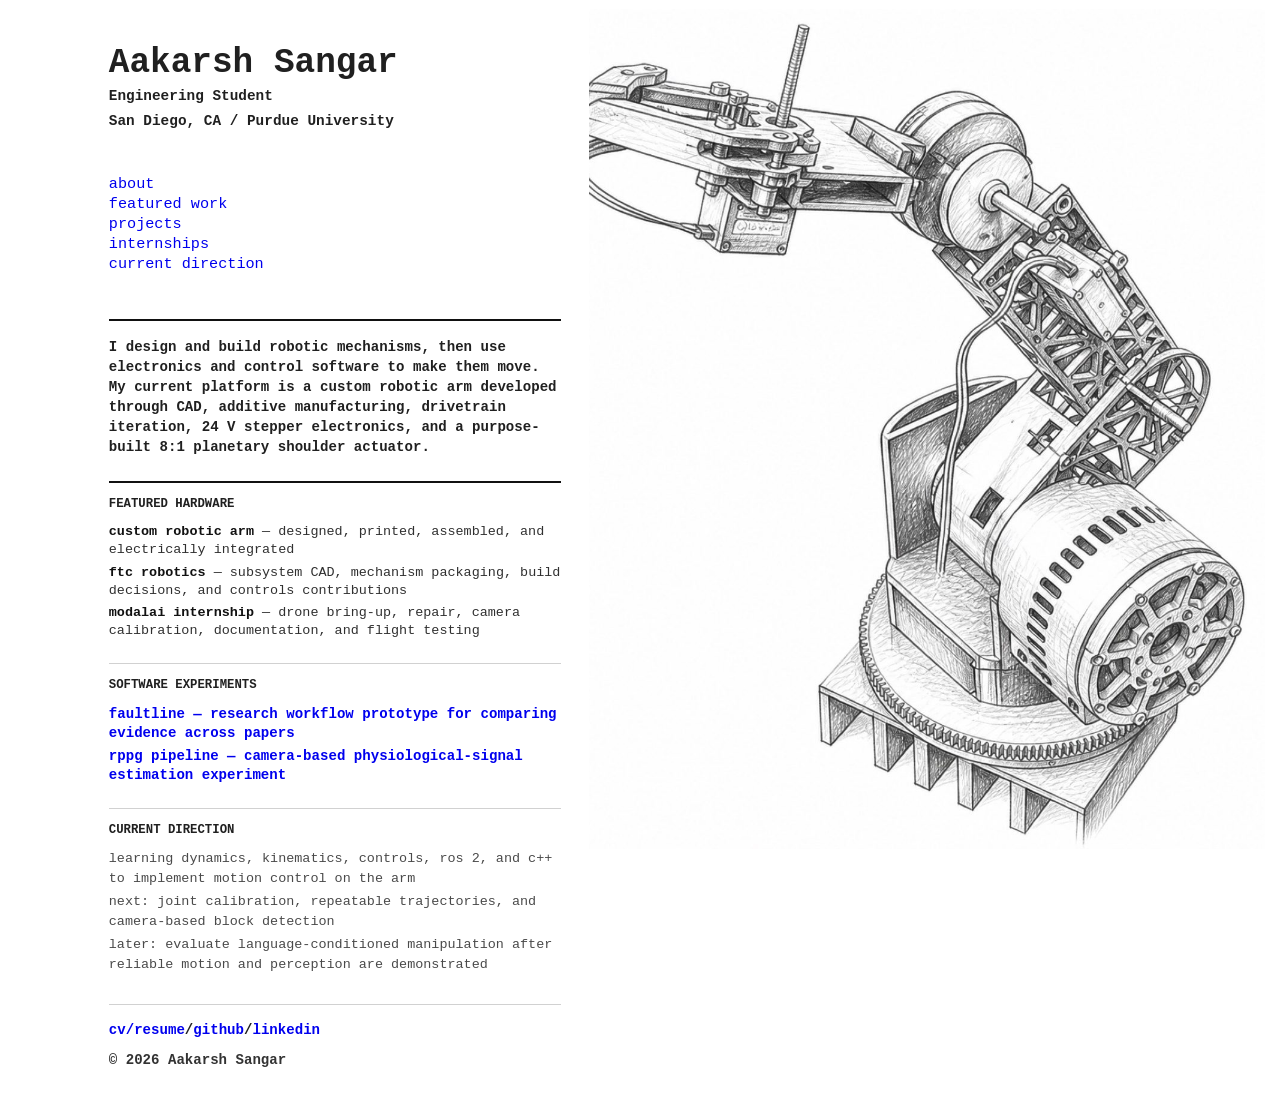
==== commit 73f92fba: "Add files via upload" ====
--- a/index.html
+++ b/index.html
@@ -35,11 +35,11 @@
           planetary shoulder actuator.
         </p>
 
-        <section class="reference-list" id="featured-work" aria-label="Featured work">
-          <p>featured work</p>
-          <a href="./arm-iterations.html">custom robotic arm — designed, printed, assembled, and electrically integrated</a>
-          <a href="./ftc-robotics.html">ftc robotics — subsystem cad, mechanism packaging, build decisions, and controls contributions</a>
-          <a href="./modalai-drone.html">modalai internship — drone bring-up, repair, camera calibration, documentation, and flight testing</a>
+        <section class="reference-list home-hardware-list" id="featured-work" aria-label="Featured hardware work">
+          <p>featured hardware</p>
+          <span><strong>custom robotic arm</strong> — designed, printed, assembled, and electrically integrated</span>
+          <span><strong>ftc robotics</strong> — subsystem CAD, mechanism packaging, build decisions, and controls contributions</span>
+          <span><strong>modalai internship</strong> — drone bring-up, repair, camera calibration, documentation, and flight testing</span>
         </section>
 
         <section class="reference-list" aria-label="Software experiments">
--- a/styles.css
+++ b/styles.css
@@ -1932,6 +1932,163 @@
   }
 }
 
+/* Document-style hardware project index inspired by traditional engineering portfolios. */
+.home-hardware-list span {
+  color: #303030;
+  font-size: clamp(0.84rem, 0.88vw, 0.96rem);
+  font-weight: 400;
+}
+
+.home-hardware-list strong {
+  color: #111;
+  font-family: "Courier New", Courier, monospace;
+  font-weight: 700;
+}
+
+.project-links-page .project-links-panel {
+  width: min(1080px, 100%);
+}
+
+.hardware-projects {
+  margin-top: 42px;
+}
+
+.project-group-title {
+  margin: 0;
+  color: #111;
+  font-family: "Courier New", Courier, monospace;
+  font-size: 0.78rem;
+  letter-spacing: 0;
+  text-transform: uppercase;
+}
+
+.hardware-project {
+  display: grid;
+  grid-template-columns: minmax(0, 1.08fr) minmax(280px, 0.92fr);
+  gap: clamp(34px, 5vw, 74px);
+  align-items: start;
+  margin-top: 18px;
+  padding: 34px 0 42px;
+  border-top: 1px solid rgba(0, 0, 0, 0.24);
+}
+
+.hardware-project + .hardware-project {
+  margin-top: 0;
+}
+
+.hardware-project-copy {
+  min-width: 0;
+}
+
+.hardware-project-meta {
+  margin: 0 0 10px;
+  color: #555;
+  font-family: "Courier New", Courier, monospace;
+  font-size: 0.76rem;
+  font-weight: 700;
+  text-transform: uppercase;
+}
+
+.hardware-project h2,
+.internship-feature h2 {
+  margin: 0 0 15px;
+  color: #111;
+  font-family: "Courier New", Courier, monospace;
+  font-size: clamp(1.35rem, 2.2vw, 1.9rem);
+  line-height: 1.08;
+}
+
+.hardware-project-copy > p:not(.hardware-project-meta),
+.hardware-project-copy li {
+  color: #292929;
+  font-family: Inter, ui-sans-serif, system-ui, sans-serif;
+  font-size: 0.92rem;
+  line-height: 1.55;
+}
+
+.hardware-project-copy > p:not(.hardware-project-meta) {
+  margin: 0 0 14px;
+}
+
+.hardware-project-copy ul {
+  margin: 0 0 18px;
+  padding-left: 1.15rem;
+}
+
+.hardware-project-copy li + li {
+  margin-top: 6px;
+}
+
+.iteration-link {
+  display: inline-block;
+  color: #0000ee;
+  font-family: "Courier New", Courier, monospace;
+  font-size: 0.9rem;
+  font-weight: 700;
+  text-underline-offset: 3px;
+}
+
+.hardware-project-media {
+  margin: 0;
+}
+
+.hardware-project-media img {
+  display: block;
+  width: 100%;
+  aspect-ratio: 4 / 3;
+  object-fit: cover;
+  object-position: center;
+  background: #fff;
+}
+
+.hardware-project-media.contain-media img {
+  object-fit: contain;
+}
+
+.hardware-project-media figcaption {
+  margin-top: 8px;
+  color: #666;
+  font-family: Inter, ui-sans-serif, system-ui, sans-serif;
+  font-size: 0.76rem;
+  line-height: 1.4;
+}
+
+.software-project-list {
+  max-width: 760px;
+  margin-top: 12px;
+}
+
+.software-project-list a {
+  width: fit-content;
+  font-family: "Courier New", Courier, monospace;
+  font-weight: 700;
+  text-underline-offset: 3px;
+}
+
+.internship-feature.hardware-project {
+  grid-template-columns: minmax(0, 1.08fr) minmax(280px, 0.92fr);
+  margin-top: 42px;
+  padding-top: 34px;
+  border-top: 1px solid rgba(0, 0, 0, 0.24);
+}
+
+.internship-feature.hardware-project img {
+  aspect-ratio: 4 / 3;
+}
+
+@media (max-width: 760px) {
+  .hardware-project,
+  .internship-feature.hardware-project {
+    grid-template-columns: 1fr;
+    gap: 24px;
+    padding: 28px 0 34px;
+  }
+
+  .hardware-project-media {
+    max-width: 560px;
+  }
+}
+
 /* Evidence-first portfolio pass: concise skim layer with compact technical logs. */
 
 :root {
@@ -3204,7 +3361,160 @@
     gap: 6px;
   }
 
-  .build-log-disclosure > summary small {
+.build-log-disclosure > summary small {
     text-align: left;
   }
 }
+
+/* Final project-index layout. Keep hardware informational and link only to its iteration page. */
+.home-hardware-list span {
+  color: #303030;
+  font-size: clamp(0.84rem, 0.88vw, 0.96rem);
+  font-weight: 400;
+}
+
+.home-hardware-list strong {
+  color: #111;
+  font-family: "Courier New", Courier, monospace;
+}
+
+.project-links-page .project-links-panel {
+  width: min(1080px, 100%);
+}
+
+.hardware-projects {
+  margin-top: 42px;
+}
+
+.project-group-title {
+  margin: 0;
+  color: #111;
+  font-family: "Courier New", Courier, monospace;
+  font-size: 0.78rem;
+  letter-spacing: 0;
+  text-transform: uppercase;
+}
+
+.hardware-project,
+.internship-feature.hardware-project {
+  display: grid;
+  grid-template-columns: minmax(0, 1.08fr) minmax(280px, 0.92fr);
+  gap: clamp(34px, 5vw, 74px);
+  align-items: start;
+  margin-top: 18px;
+  padding: 34px 0 42px;
+  border: 0;
+  border-top: 1px solid rgba(0, 0, 0, 0.24);
+}
+
+.internship-feature.hardware-project {
+  margin-top: 42px;
+}
+
+.hardware-project + .hardware-project {
+  margin-top: 0;
+}
+
+.hardware-project-copy {
+  min-width: 0;
+}
+
+.hardware-project-meta {
+  margin: 0 0 10px;
+  color: #555;
+  font-family: "Courier New", Courier, monospace;
+  font-size: 0.76rem;
+  font-weight: 700;
+  text-transform: uppercase;
+}
+
+.hardware-project h2,
+.internship-feature.hardware-project h2 {
+  margin: 0 0 15px;
+  color: #111;
+  font-family: "Courier New", Courier, monospace;
+  font-size: clamp(1.35rem, 2.2vw, 1.9rem);
+  line-height: 1.08;
+}
+
+.hardware-project-copy > p:not(.hardware-project-meta),
+.hardware-project-copy li,
+.internship-feature.hardware-project p {
+  color: #292929;
+  font-family: Inter, ui-sans-serif, system-ui, sans-serif;
+  font-size: 0.92rem;
+  line-height: 1.55;
+}
+
+.hardware-project-copy > p:not(.hardware-project-meta) {
+  margin: 0 0 14px;
+}
+
+.hardware-project-copy ul {
+  margin: 0 0 18px;
+  padding-left: 1.15rem;
+}
+
+.hardware-project-copy li + li {
+  margin-top: 6px;
+}
+
+.iteration-link {
+  display: inline-block;
+  color: #0000ee;
+  font-family: "Courier New", Courier, monospace;
+  font-size: 0.9rem;
+  font-weight: 700;
+  text-underline-offset: 3px;
+}
+
+.hardware-project-media {
+  margin: 0;
+}
+
+.hardware-project-media img,
+.internship-feature.hardware-project .hardware-project-media img {
+  display: block;
+  width: 100%;
+  aspect-ratio: 4 / 3;
+  object-fit: cover;
+  object-position: center;
+  background: #fff;
+}
+
+.hardware-project-media.contain-media img {
+  object-fit: contain;
+}
+
+.hardware-project-media figcaption {
+  margin-top: 8px;
+  color: #666;
+  font-family: Inter, ui-sans-serif, system-ui, sans-serif;
+  font-size: 0.76rem;
+  line-height: 1.4;
+}
+
+.software-project-list {
+  max-width: 760px;
+  margin-top: 12px;
+}
+
+.software-project-list a {
+  width: fit-content;
+  font-family: "Courier New", Courier, monospace;
+  font-weight: 700;
+  text-underline-offset: 3px;
+}
+
+@media (max-width: 760px) {
+  .hardware-project,
+  .internship-feature.hardware-project {
+    grid-template-columns: 1fr;
+    gap: 24px;
+    padding: 28px 0 34px;
+  }
+
+  .hardware-project-media {
+    max-width: 560px;
+  }
+}
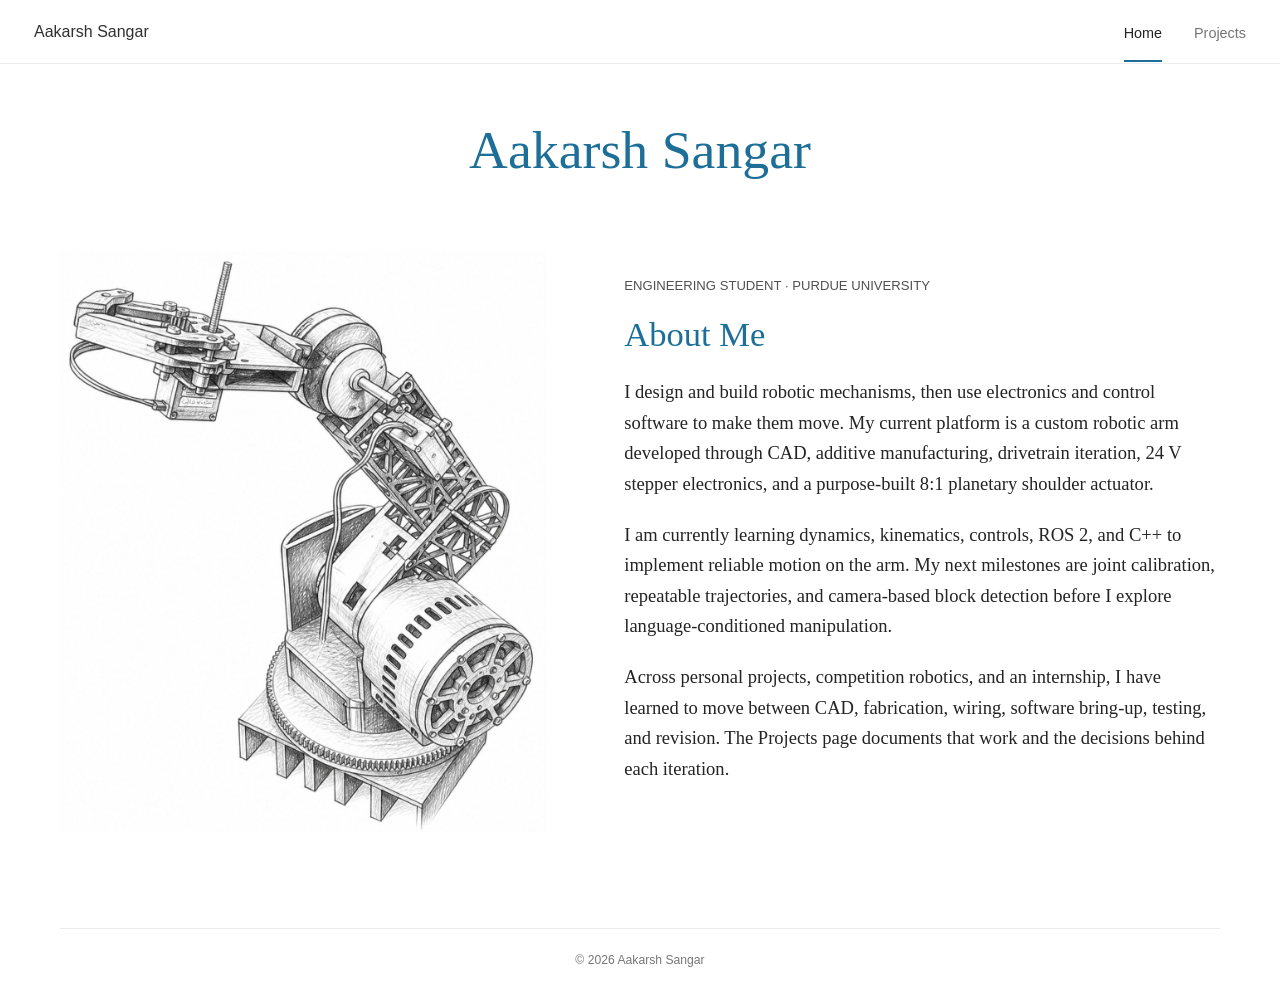
==== commit 34696ce9: "Add files via upload" ====
--- a/index.html
+++ b/index.html
@@ -10,65 +10,51 @@
     <title>Aakarsh Sangar</title>
     <link rel="stylesheet" href="./styles.css" />
   </head>
-  <body class="reference-home">
-    <main class="reference-shell" id="top">
-      <section class="reference-panel" aria-labelledby="home-title">
-        <div class="identity-block">
-          <h1 id="home-title">Aakarsh Sangar</h1>
-          <p>Engineering Student</p>
-          <p>San Diego, CA / Purdue University</p>
+  <body class="classic-portfolio classic-home">
+    <header class="classic-header" aria-label="Primary navigation">
+      <a class="classic-brand" href="./index.html">Aakarsh Sangar</a>
+      <nav>
+        <a href="./index.html" aria-current="page">Home</a>
+        <a href="./projects.html">Projects</a>
+      </nav>
+    </header>
+
+    <main class="classic-main">
+      <h1>Aakarsh Sangar</h1>
+      <section class="classic-about" aria-labelledby="about-title">
+        <figure class="classic-about-media">
+          <img
+            src="./assets/robotic-arm-sketch.jpg"
+            alt="Sketch rendering of Aakarsh Sangar's custom robotic arm"
+          />
+        </figure>
+
+        <div class="classic-about-copy">
+          <p class="classic-kicker">Engineering Student · Purdue University</p>
+          <h2 id="about-title">About Me</h2>
+          <p>
+            I design and build robotic mechanisms, then use electronics and
+            control software to make them move. My current platform is a custom
+            robotic arm developed through CAD, additive manufacturing,
+            drivetrain iteration, 24 V stepper electronics, and a purpose-built
+            8:1 planetary shoulder actuator.
+          </p>
+          <p>
+            I am currently learning dynamics, kinematics, controls, ROS 2, and
+            C++ to implement reliable motion on the arm. My next milestones are
+            joint calibration, repeatable trajectories, and camera-based block
+            detection before I explore language-conditioned manipulation.
+          </p>
+          <p>
+            Across personal projects, competition robotics, and an internship,
+            I have learned to move between CAD, fabrication, wiring, software
+            bring-up, testing, and revision. The Projects page documents that
+            work and the decisions behind each iteration.
+          </p>
         </div>
+      </section>
+    </main>
 
-        <nav class="reference-nav" aria-label="Portfolio links">
-          <a href="#about">about</a>
-          <a href="#featured-work">featured work</a>
-          <a href="./projects.html">projects</a>
-          <a href="./internships.html">internships</a>
-          <a href="#direction">current direction</a>
-        </nav>
-
-        <p class="reference-bio" id="about">
-          I design and build robotic mechanisms, then use electronics and
-          control software to make them move. My current platform is a custom
-          robotic arm developed through CAD, additive manufacturing, drivetrain
-          iteration, 24 V stepper electronics, and a purpose-built 8:1
-          planetary shoulder actuator.
-        </p>
-
-        <section class="reference-list home-hardware-list" id="featured-work" aria-label="Featured hardware work">
-          <p>featured hardware</p>
-          <span><strong>custom robotic arm</strong> — designed, printed, assembled, and electrically integrated</span>
-          <span><strong>ftc robotics</strong> — subsystem CAD, mechanism packaging, build decisions, and controls contributions</span>
-          <span><strong>modalai internship</strong> — drone bring-up, repair, camera calibration, documentation, and flight testing</span>
-        </section>
-
-        <section class="reference-list" aria-label="Software experiments">
-          <p>software experiments</p>
-          <a href="./faultline.html">faultline — research workflow prototype for comparing evidence across papers</a>
-          <a href="./rppg-pipeline.html">rppg pipeline — camera-based physiological-signal estimation experiment</a>
-        </section>
-
-        <section class="reference-list" id="direction" aria-label="Current engineering direction">
-          <p>current direction</p>
-          <span>learning dynamics, kinematics, controls, ros 2, and c++ to implement motion control on the arm</span>
-          <span>next: joint calibration, repeatable trajectories, and camera-based block detection</span>
-          <span>later: evaluate language-conditioned manipulation after reliable motion and perception are demonstrated</span>
-        </section>
-
-        <footer class="reference-footer" id="contact">
-          <div>
-            <a href="./Aakarsh_Sangar_CV.pdf">cv/resume</a>/<a href="https://github.com/aakarsh-s" target="_blank" rel="noreferrer">github</a>/<a href="https://www.linkedin.com/in/aakarsh-sangar/" target="_blank" rel="noreferrer">linkedin</a>
-          </div>
-          <span>© 2026 Aakarsh Sangar</span>
-        </footer>
-      </section>
-
-      <aside class="reference-visual" aria-hidden="true">
-        <img
-          src="./assets/robotic-arm-sketch.jpg"
-          alt=""
-        />
-      </aside>
-    </main>
+    <footer class="classic-footer">© 2026 Aakarsh Sangar</footer>
   </body>
 </html>
--- a/styles.css
+++ b/styles.css
@@ -2089,6 +2089,333 @@
   }
 }
 
+/* Simplified two-page portfolio inspired by traditional engineering portfolios. */
+.classic-portfolio {
+  margin: 0;
+  background: #fff;
+  color: #242424;
+  font-family: Georgia, "Times New Roman", serif;
+}
+
+.classic-portfolio *,
+.classic-portfolio *::before,
+.classic-portfolio *::after {
+  box-sizing: border-box;
+}
+
+.classic-header {
+  display: flex;
+  width: 100%;
+  min-height: 64px;
+  align-items: center;
+  justify-content: space-between;
+  gap: 32px;
+  padding: 0 34px;
+  border-bottom: 1px solid #ececec;
+  background: #fff;
+  font-family: Arial, Helvetica, sans-serif;
+}
+
+.classic-brand {
+  color: #303030;
+  font-size: 1rem;
+  text-decoration: none;
+}
+
+.classic-header nav {
+  display: flex;
+  align-items: center;
+  gap: 32px;
+}
+
+.classic-header nav a {
+  position: relative;
+  padding: 22px 0 20px;
+  color: #757575;
+  font-size: 0.9rem;
+  text-decoration: none;
+}
+
+.classic-header nav a:hover,
+.classic-header nav a[aria-current="page"] {
+  color: #222;
+}
+
+.classic-header nav a[aria-current="page"]::after {
+  position: absolute;
+  right: 0;
+  bottom: -1px;
+  left: 0;
+  height: 2px;
+  background: #1d6f98;
+  content: "";
+}
+
+.classic-main {
+  width: min(1160px, calc(100% - 56px));
+  margin: 0 auto;
+  padding: 58px 0 72px;
+}
+
+.classic-main > h1 {
+  margin: 0 0 48px;
+  color: #1d6f98;
+  font-size: clamp(2.35rem, 4.2vw, 3.7rem);
+  font-weight: 400;
+  line-height: 1.05;
+  text-align: center;
+}
+
+.classic-about {
+  display: grid;
+  grid-template-columns: minmax(320px, 0.9fr) minmax(0, 1.1fr);
+  gap: clamp(42px, 6vw, 82px);
+  align-items: center;
+}
+
+.classic-about-media {
+  margin: 0;
+}
+
+.classic-about-media img {
+  display: block;
+  width: 100%;
+  height: min(70vh, 720px);
+  object-fit: contain;
+  object-position: center;
+}
+
+.classic-kicker {
+  margin: 0 0 22px;
+  color: #505050;
+  font-family: Arial, Helvetica, sans-serif;
+  font-size: 0.82rem;
+  letter-spacing: 0;
+  text-transform: uppercase;
+}
+
+.classic-about-copy h2,
+.classic-software > h2 {
+  margin: 0 0 22px;
+  color: #1d6f98;
+  font-size: clamp(1.7rem, 2.7vw, 2.45rem);
+  font-weight: 400;
+  line-height: 1.15;
+}
+
+.classic-about-copy p:not(.classic-kicker) {
+  margin: 0 0 20px;
+  font-size: clamp(1rem, 1.45vw, 1.16rem);
+  line-height: 1.65;
+}
+
+.classic-project-list {
+  width: min(1040px, 100%);
+  margin: 0 auto;
+}
+
+.classic-project-row {
+  display: grid;
+  grid-template-columns: minmax(0, 1fr) minmax(330px, 0.95fr);
+  gap: clamp(40px, 6vw, 78px);
+  align-items: center;
+  padding: 38px 0 54px;
+}
+
+.classic-project-row + .classic-project-row {
+  border-top: 1px solid #e2e2e2;
+}
+
+.classic-project-row.media-first .classic-project-media {
+  order: -1;
+}
+
+.classic-project-copy h2 {
+  margin: 0 0 13px;
+  color: #1d6f98;
+  font-size: clamp(1.45rem, 2.4vw, 2rem);
+  font-weight: 400;
+  line-height: 1.2;
+}
+
+.classic-project-meta {
+  margin: 0 0 19px;
+  color: #4d4d4d;
+  font-size: 0.86rem;
+  font-style: italic;
+}
+
+.classic-project-copy > p:not(.classic-project-meta),
+.classic-project-copy li {
+  font-size: 0.98rem;
+  line-height: 1.58;
+}
+
+.classic-project-copy > p:not(.classic-project-meta) {
+  margin: 0 0 16px;
+}
+
+.classic-project-copy ul {
+  margin: 0 0 20px;
+  padding-left: 1.15rem;
+}
+
+.classic-project-copy li + li {
+  margin-top: 7px;
+}
+
+.classic-detail-link,
+.classic-software a {
+  color: #14698f;
+  text-underline-offset: 3px;
+}
+
+.classic-detail-link {
+  font-size: 0.96rem;
+}
+
+.classic-project-media {
+  margin: 0;
+}
+
+.classic-project-media img {
+  display: block;
+  width: 100%;
+  max-height: 420px;
+  object-fit: contain;
+  object-position: center;
+  background: #fff;
+}
+
+.classic-project-media figcaption {
+  margin-top: 9px;
+  color: #666;
+  font-size: 0.78rem;
+  line-height: 1.4;
+}
+
+.classic-software {
+  width: min(1040px, 100%);
+  margin: 18px auto 0;
+  padding-top: 42px;
+  border-top: 1px solid #cfcfcf;
+}
+
+.classic-software-grid {
+  display: grid;
+  grid-template-columns: repeat(2, minmax(0, 1fr));
+  gap: 42px;
+}
+
+.classic-software article {
+  padding-top: 16px;
+  border-top: 1px solid #e2e2e2;
+}
+
+.classic-software h3 {
+  margin: 0 0 10px;
+  font-size: 1.22rem;
+  font-weight: 400;
+}
+
+.classic-software p {
+  margin: 0;
+  font-size: 0.95rem;
+  line-height: 1.55;
+}
+
+.classic-footer {
+  width: min(1160px, calc(100% - 56px));
+  margin: 0 auto;
+  padding: 24px 0 34px;
+  border-top: 1px solid #ececec;
+  color: #777;
+  font-family: Arial, Helvetica, sans-serif;
+  font-size: 0.76rem;
+  text-align: center;
+}
+
+@media (max-width: 780px) {
+  .classic-header {
+    min-height: 58px;
+    padding: 0 20px;
+  }
+
+  .classic-header nav {
+    gap: 20px;
+  }
+
+  .classic-header nav a {
+    padding: 20px 0 18px;
+    font-size: 0.82rem;
+  }
+
+  .classic-main {
+    width: min(100% - 36px, 620px);
+    padding: 40px 0 54px;
+  }
+
+  .classic-main > h1 {
+    margin-bottom: 34px;
+  }
+
+  .classic-about,
+  .classic-project-row,
+  .classic-software-grid {
+    grid-template-columns: 1fr;
+  }
+
+  .classic-about {
+    gap: 30px;
+  }
+
+  .classic-about-media img {
+    height: min(56vh, 520px);
+  }
+
+  .classic-project-row,
+  .classic-project-row.media-first {
+    gap: 26px;
+    padding: 28px 0 38px;
+  }
+
+  .classic-project-row .classic-project-media,
+  .classic-project-row.media-first .classic-project-media {
+    order: 2;
+  }
+
+  .classic-project-media img {
+    max-height: 360px;
+  }
+
+  .classic-software-grid {
+    gap: 26px;
+  }
+
+  .classic-footer {
+    width: calc(100% - 36px);
+  }
+}
+
+@media (max-width: 430px) {
+  .classic-brand {
+    max-width: 120px;
+    font-size: 0.9rem;
+  }
+
+  .classic-header {
+    gap: 14px;
+  }
+
+  .classic-main {
+    width: calc(100% - 28px);
+  }
+
+  .classic-about-media img {
+    height: 48vh;
+  }
+}
+
 /* Evidence-first portfolio pass: concise skim layer with compact technical logs. */
 
 :root {
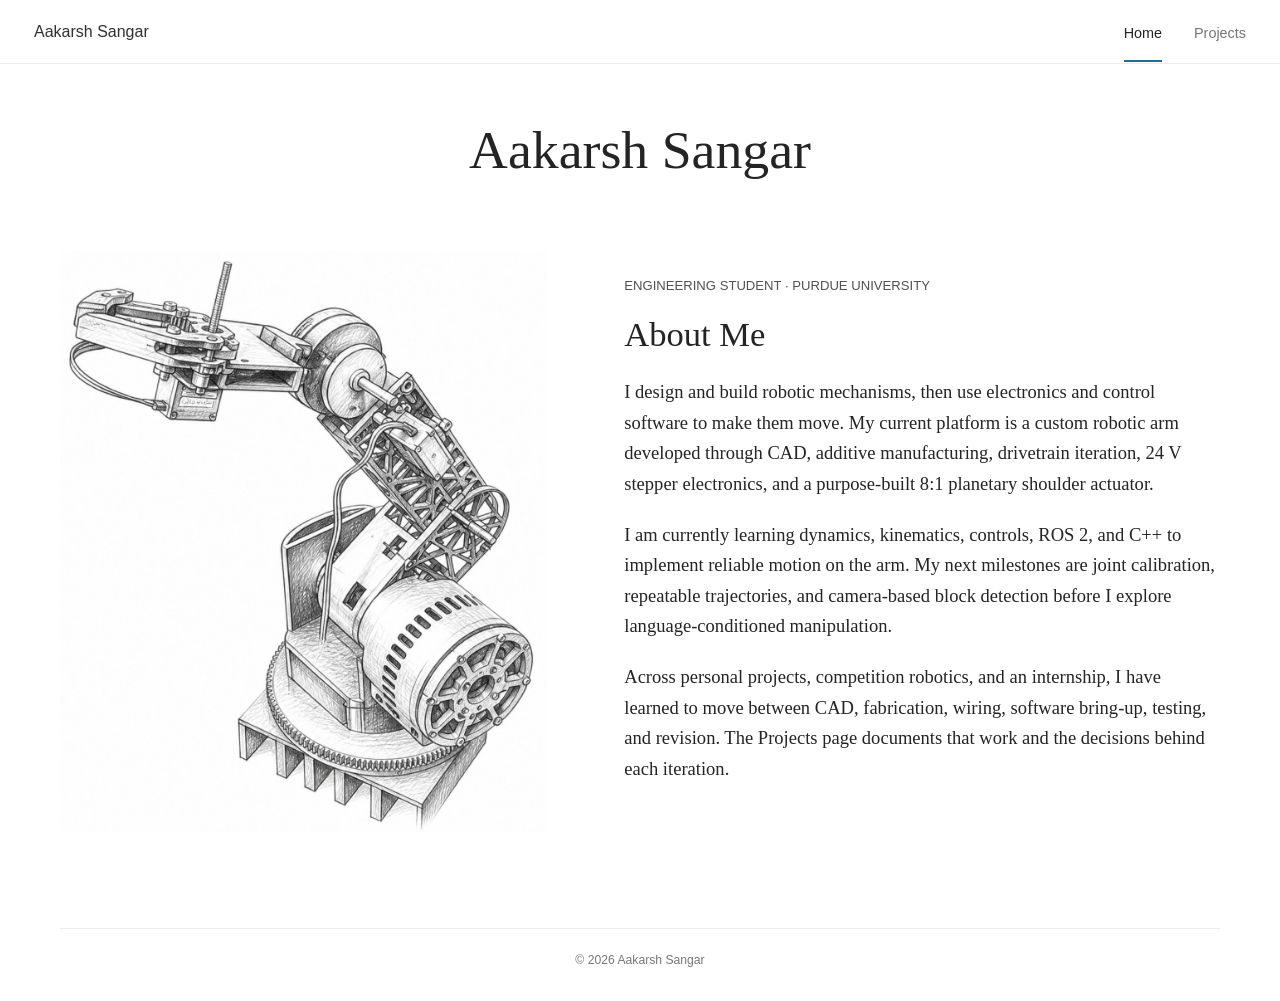
==== commit 0a5dd40e: "Add files via upload" ====
--- a/index.html
+++ b/index.html
@@ -8,7 +8,7 @@
       content="Aakarsh Sangar's engineering portfolio: robotic mechanisms, mechanical design, electronics, and control."
     />
     <title>Aakarsh Sangar</title>
-    <link rel="stylesheet" href="./styles.css" />
+    <link rel="stylesheet" href="./styles.css?v=20260911-2" />
   </head>
   <body class="classic-portfolio classic-home">
     <header class="classic-header" aria-label="Primary navigation">
--- a/styles.css
+++ b/styles.css
@@ -2159,7 +2159,7 @@
 
 .classic-main > h1 {
   margin: 0 0 48px;
-  color: #1d6f98;
+  color: #242424;
   font-size: clamp(2.35rem, 4.2vw, 3.7rem);
   font-weight: 400;
   line-height: 1.05;
@@ -2197,7 +2197,7 @@
 .classic-about-copy h2,
 .classic-software > h2 {
   margin: 0 0 22px;
-  color: #1d6f98;
+  color: #242424;
   font-size: clamp(1.7rem, 2.7vw, 2.45rem);
   font-weight: 400;
   line-height: 1.15;
@@ -2232,7 +2232,7 @@
 
 .classic-project-copy h2 {
   margin: 0 0 13px;
-  color: #1d6f98;
+  color: #242424;
   font-size: clamp(1.45rem, 2.4vw, 2rem);
   font-weight: 400;
   line-height: 1.2;
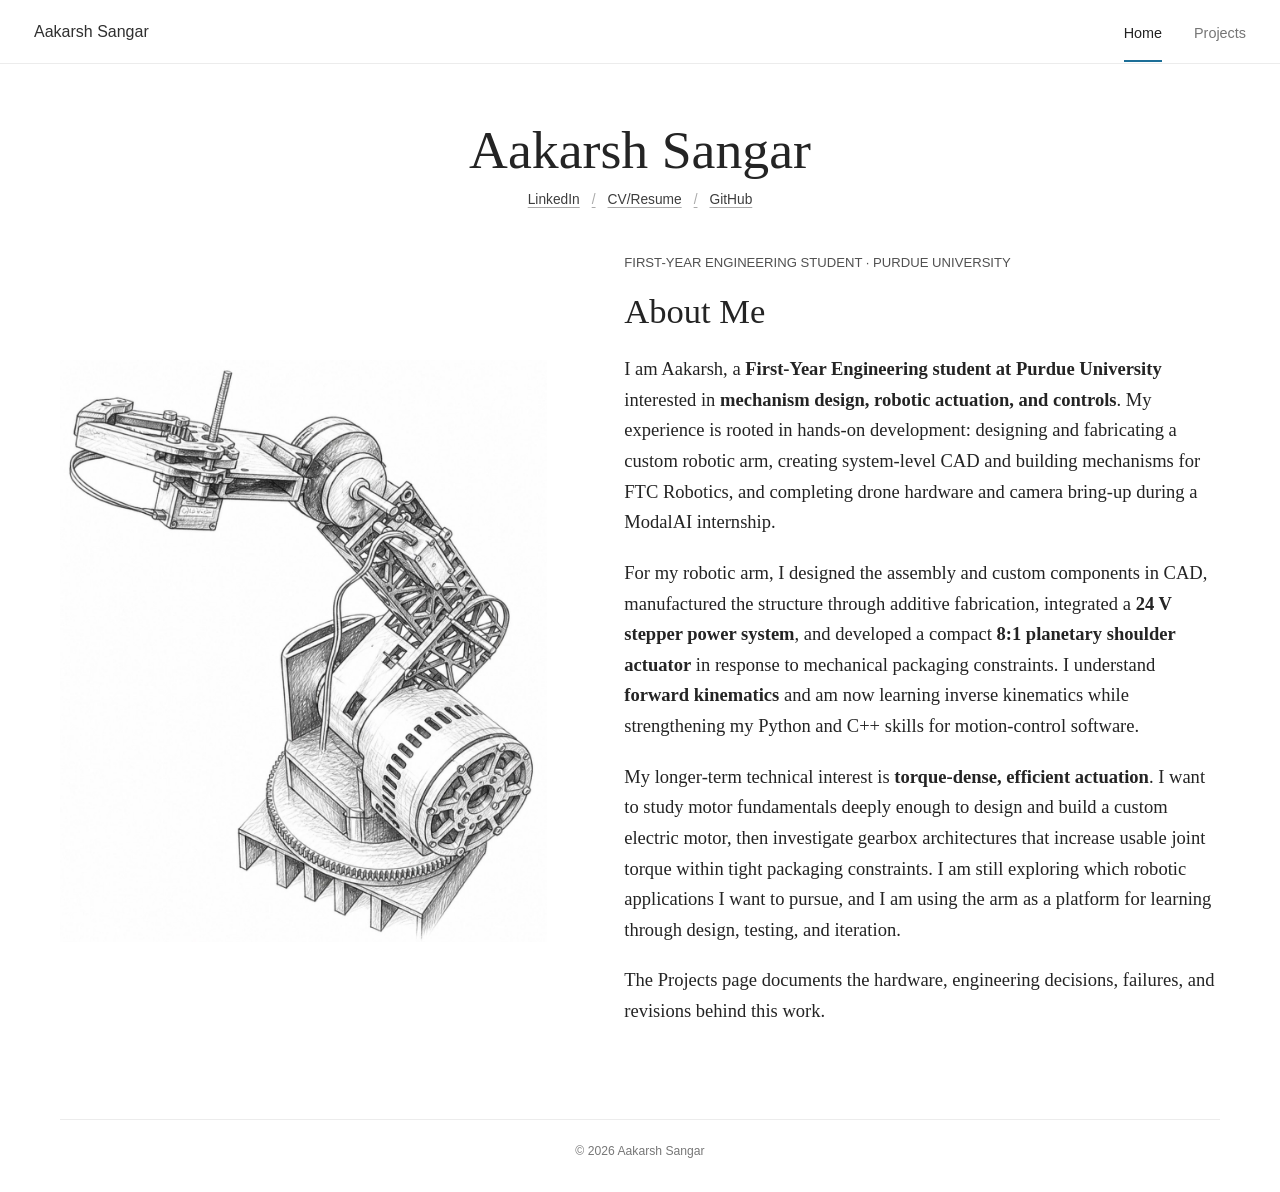
==== commit 7e2a5c65: "Add files via upload" ====
--- a/index.html
+++ b/index.html
@@ -8,7 +8,7 @@
       content="Aakarsh Sangar's engineering portfolio: robotic mechanisms, mechanical design, electronics, and control."
     />
     <title>Aakarsh Sangar</title>
-    <link rel="stylesheet" href="./styles.css?v=20260911-2" />
+    <link rel="stylesheet" href="./styles.css?v=20260912-1" />
   </head>
   <body class="classic-portfolio classic-home">
     <header class="classic-header" aria-label="Primary navigation">
@@ -21,6 +21,11 @@
 
     <main class="classic-main">
       <h1>Aakarsh Sangar</h1>
+      <nav class="classic-profile-links" aria-label="Aakarsh Sangar profiles and resume">
+        <a href="https://www.linkedin.com/in/aakarsh-sangar/" target="_blank" rel="noreferrer">LinkedIn</a>
+        <a href="./Aakarsh_Sangar_CV.pdf" target="_blank">CV/Resume</a>
+        <a href="https://github.com/aakarsh-s" target="_blank" rel="noreferrer">GitHub</a>
+      </nav>
       <section class="classic-about" aria-labelledby="about-title">
         <figure class="classic-about-media">
           <img
@@ -30,26 +35,39 @@
         </figure>
 
         <div class="classic-about-copy">
-          <p class="classic-kicker">Engineering Student · Purdue University</p>
+          <p class="classic-kicker">First-Year Engineering Student · Purdue University</p>
           <h2 id="about-title">About Me</h2>
           <p>
-            I design and build robotic mechanisms, then use electronics and
-            control software to make them move. My current platform is a custom
-            robotic arm developed through CAD, additive manufacturing,
-            drivetrain iteration, 24 V stepper electronics, and a purpose-built
-            8:1 planetary shoulder actuator.
+            I am Aakarsh, a <strong>First-Year Engineering student at Purdue
+            University</strong> interested in <strong>mechanism design, robotic
+            actuation, and controls</strong>. My experience is rooted in
+            hands-on development: designing and fabricating a custom robotic
+            arm, creating system-level CAD and building mechanisms for FTC
+            Robotics, and completing drone hardware and camera bring-up during
+            a ModalAI internship.
           </p>
           <p>
-            I am currently learning dynamics, kinematics, controls, ROS 2, and
-            C++ to implement reliable motion on the arm. My next milestones are
-            joint calibration, repeatable trajectories, and camera-based block
-            detection before I explore language-conditioned manipulation.
+            For my robotic arm, I designed the assembly and custom components
+            in CAD, manufactured the structure through additive fabrication,
+            integrated a <strong>24 V stepper power system</strong>, and
+            developed a compact <strong>8:1 planetary shoulder actuator</strong>
+            in response to mechanical packaging constraints. I understand
+            <strong>forward kinematics</strong> and am now learning inverse
+            kinematics while strengthening my Python and C++ skills for
+            motion-control software.
           </p>
           <p>
-            Across personal projects, competition robotics, and an internship,
-            I have learned to move between CAD, fabrication, wiring, software
-            bring-up, testing, and revision. The Projects page documents that
-            work and the decisions behind each iteration.
+            My longer-term technical interest is <strong>torque-dense,
+            efficient actuation</strong>. I want to study motor fundamentals
+            deeply enough to design and build a custom electric motor, then
+            investigate gearbox architectures that increase usable joint torque
+            within tight packaging constraints. I am still exploring which
+            robotic applications I want to pursue, and I am using the arm as a
+            platform for learning through design, testing, and iteration.
+          </p>
+          <p>
+            The Projects page documents the hardware, engineering decisions,
+            failures, and revisions behind this work.
           </p>
         </div>
       </section>
--- a/styles.css
+++ b/styles.css
@@ -2158,12 +2158,40 @@
 }
 
 .classic-main > h1 {
-  margin: 0 0 48px;
+  margin: 0 0 14px;
   color: #242424;
   font-size: clamp(2.35rem, 4.2vw, 3.7rem);
   font-weight: 400;
   line-height: 1.05;
   text-align: center;
+}
+
+.classic-profile-links {
+  display: flex;
+  align-items: center;
+  justify-content: center;
+  gap: 0;
+  margin: 0 0 48px;
+  font-family: Arial, Helvetica, sans-serif;
+  font-size: 0.86rem;
+}
+
+.classic-profile-links a {
+  color: #3d3d3d;
+  text-decoration-color: #aaa;
+  text-underline-offset: 3px;
+}
+
+.classic-profile-links a:hover {
+  color: #14698f;
+  text-decoration-color: currentColor;
+}
+
+.classic-profile-links a + a::before {
+  margin: 0 12px;
+  color: #aaa;
+  content: "/";
+  text-decoration: none;
 }
 
 .classic-about {
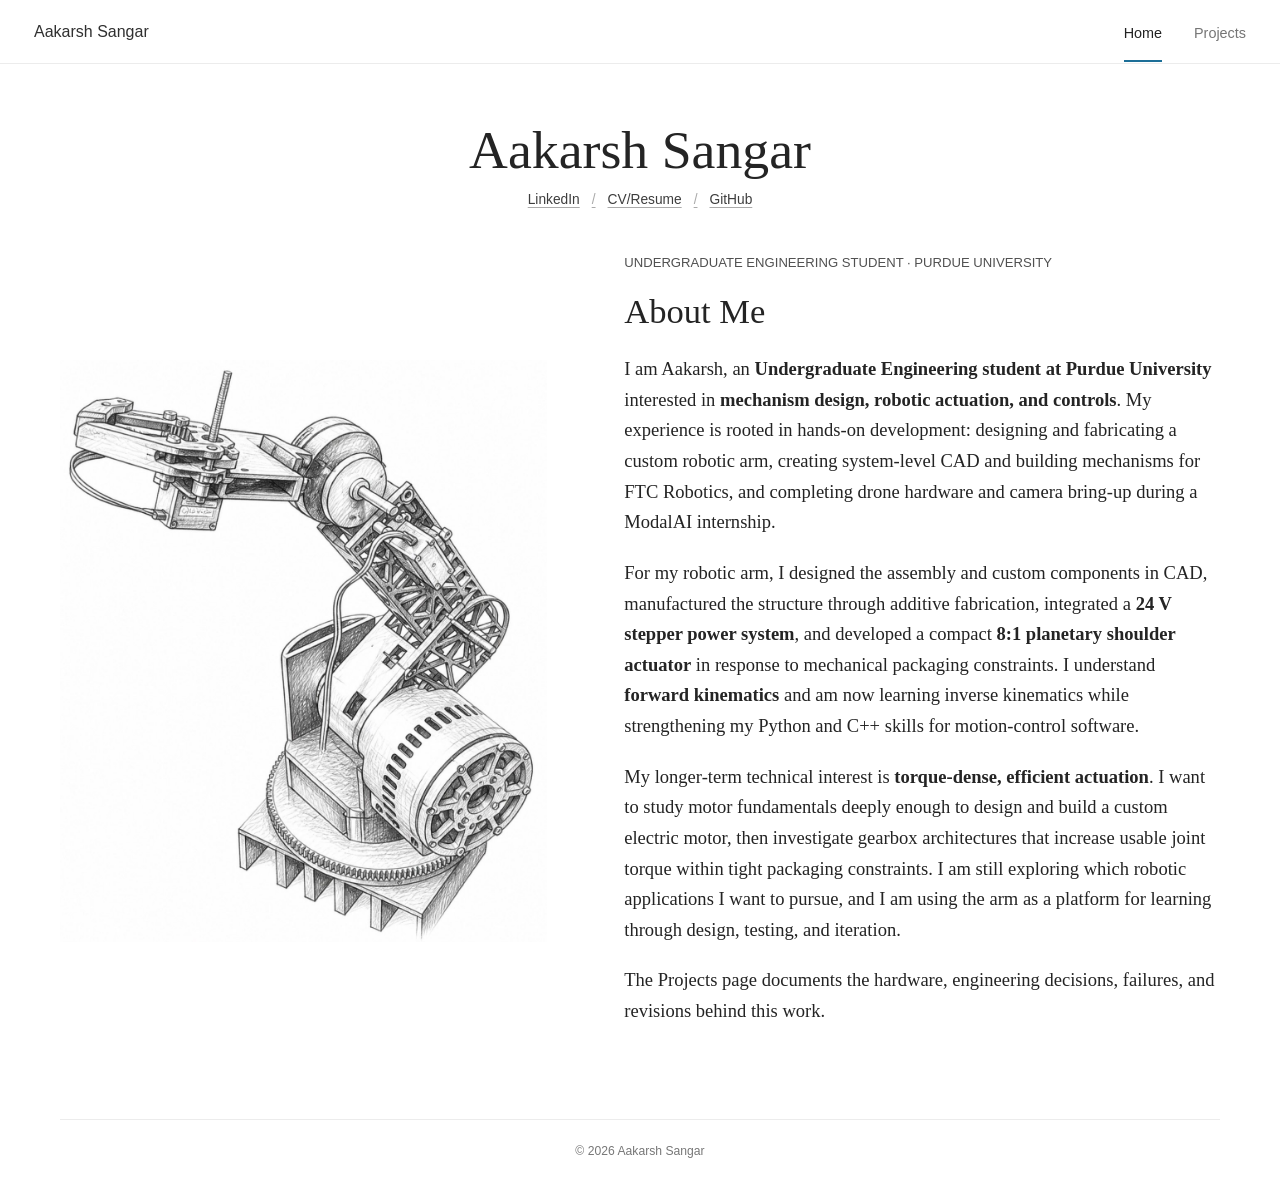
==== commit 133ccf55: "Add files via upload" ====
--- a/index.html
+++ b/index.html
@@ -35,10 +35,10 @@
         </figure>
 
         <div class="classic-about-copy">
-          <p class="classic-kicker">First-Year Engineering Student · Purdue University</p>
+          <p class="classic-kicker">Undergraduate Engineering Student · Purdue University</p>
           <h2 id="about-title">About Me</h2>
           <p>
-            I am Aakarsh, a <strong>First-Year Engineering student at Purdue
+            I am Aakarsh, an <strong>Undergraduate Engineering student at Purdue
             University</strong> interested in <strong>mechanism design, robotic
             actuation, and controls</strong>. My experience is rooted in
             hands-on development: designing and fabricating a custom robotic
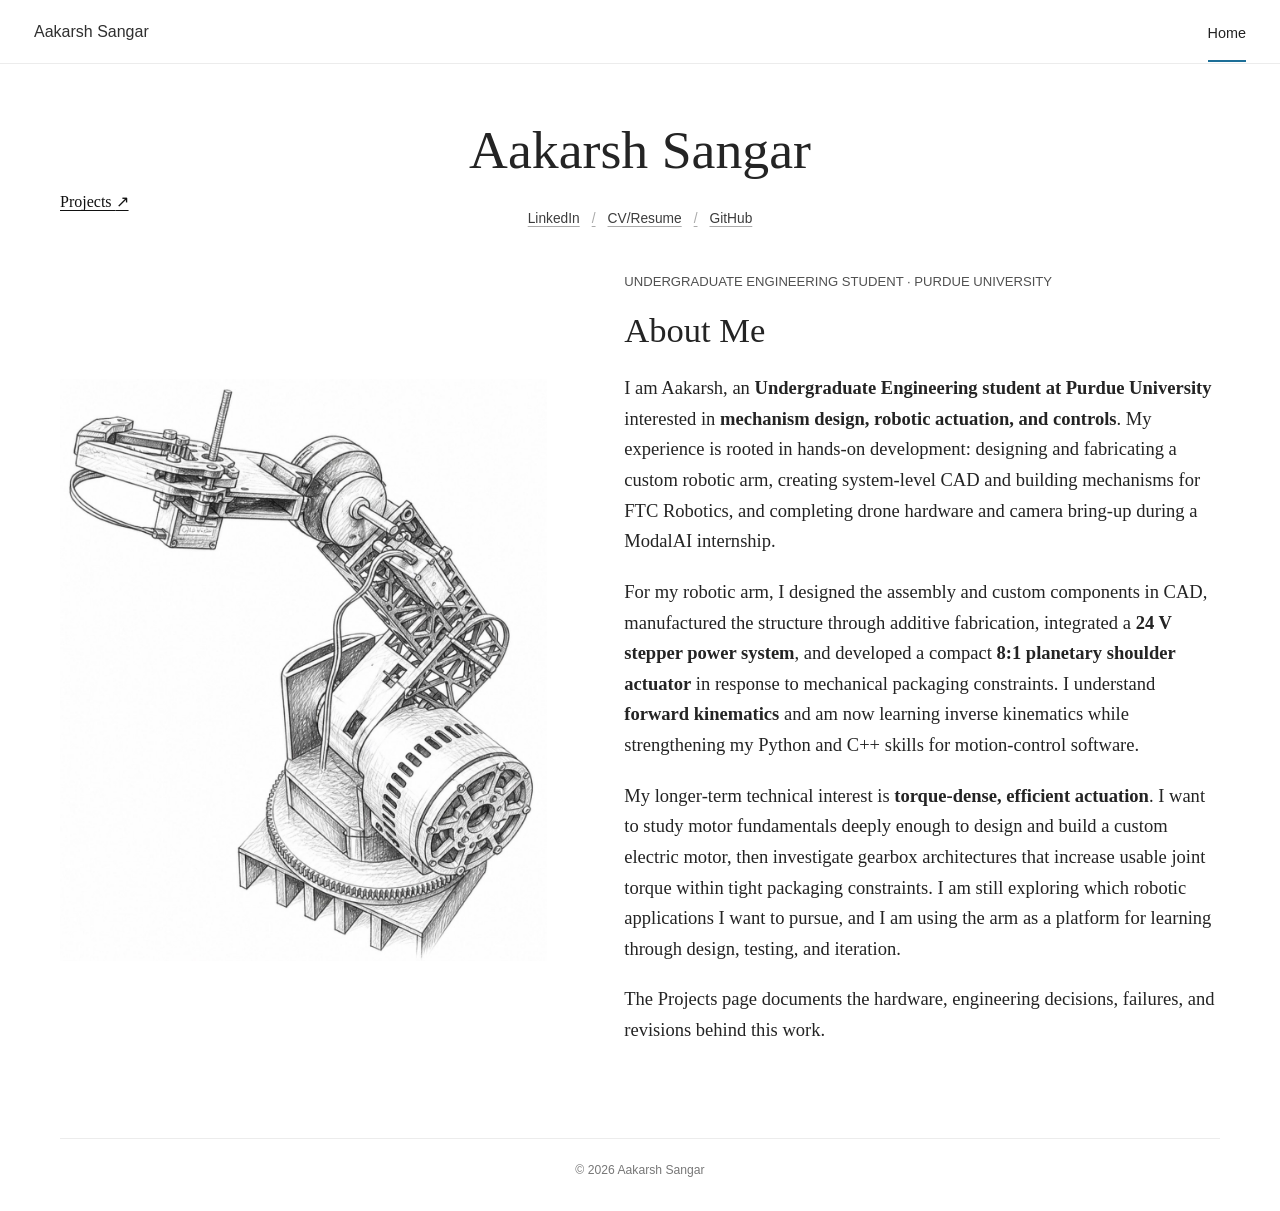
==== commit b32a3565: "Add Projects button to index.html Added a button to navigate to the projects page." ====
--- a/index.html
+++ b/index.html
@@ -15,17 +15,24 @@
       <a class="classic-brand" href="./index.html">Aakarsh Sangar</a>
       <nav>
         <a href="./index.html" aria-current="page">Home</a>
-        <a href="./projects.html">Projects</a>
       </nav>
     </header>
 
     <main class="classic-main">
       <h1>Aakarsh Sangar</h1>
+
+      <div class="classic-project-action">
+        <a class="classic-project-button" href="./projects.html">
+          Projects <span>&#8599;</span>
+        </a>
+      </div>
+
       <nav class="classic-profile-links" aria-label="Aakarsh Sangar profiles and resume">
         <a href="https://www.linkedin.com/in/aakarsh-sangar/" target="_blank" rel="noreferrer">LinkedIn</a>
         <a href="./Aakarsh_Sangar_CV.pdf" target="_blank">CV/Resume</a>
         <a href="https://github.com/aakarsh-s" target="_blank" rel="noreferrer">GitHub</a>
       </nav>
+
       <section class="classic-about" aria-labelledby="about-title">
         <figure class="classic-about-media">
           <img
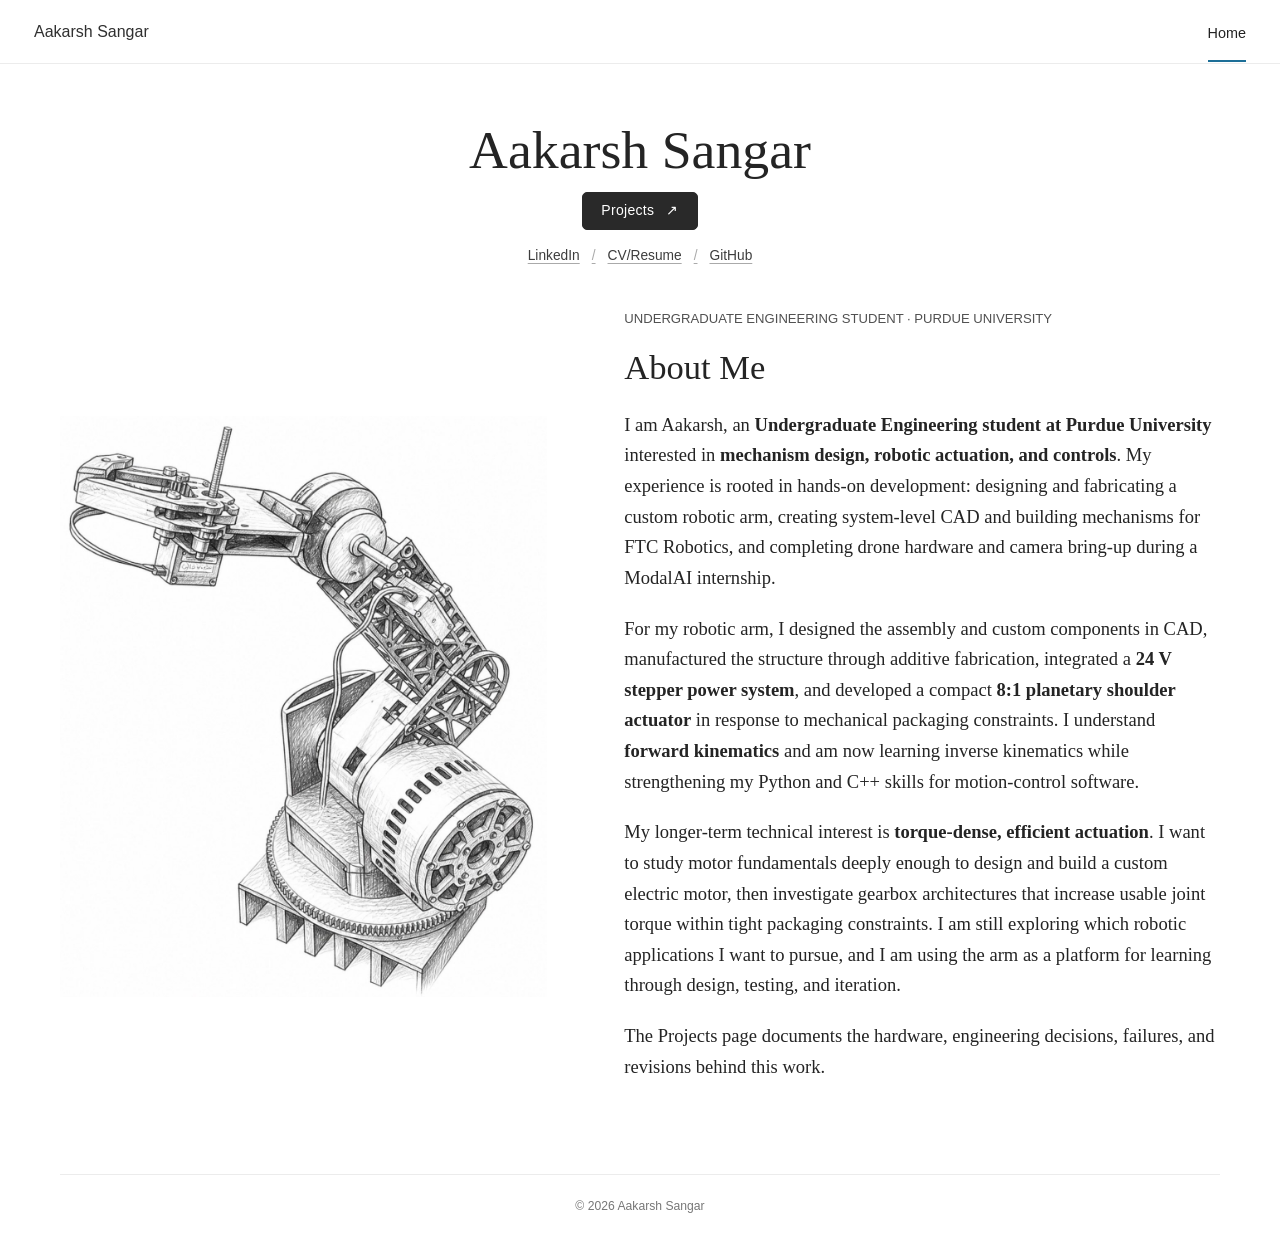
==== commit 652defb8: "Update stylesheet version in index.html" ====
--- a/index.html
+++ b/index.html
@@ -8,7 +8,7 @@
       content="Aakarsh Sangar's engineering portfolio: robotic mechanisms, mechanical design, electronics, and control."
     />
     <title>Aakarsh Sangar</title>
-    <link rel="stylesheet" href="./styles.css?v=20260912-1" />
+    <link rel="stylesheet" href="./styles.css?v=20261125-2" />
   </head>
   <body class="classic-portfolio classic-home">
     <header class="classic-header" aria-label="Primary navigation">
--- a/styles.css
+++ b/styles.css
@@ -3873,3 +3873,47 @@
     max-width: 560px;
   }
 }
+/* Homepage Projects Button */
+
+.classic-home .classic-project-action {
+  display: flex;
+  justify-content: center;
+  align-items: center;
+  width: 100%;
+  margin: 12px 0 18px;
+}
+
+.classic-home a.classic-project-button {
+  display: inline-flex;
+  align-items: center;
+  justify-content: center;
+  gap: 12px;
+  padding: 8px 18px;
+  background-color: #292929;
+  color: #ffffff;
+  border: 1px solid #292929;
+  border-radius: 5px;
+  font-family: Arial, Helvetica, sans-serif;
+  font-size: 14px;
+  font-weight: 500;
+  letter-spacing: 0.3px;
+  line-height: 1.4;
+  text-decoration: none;
+  transition: all 0.25s ease;
+}
+
+.classic-home a.classic-project-button span {
+  font-size: 14px;
+  transition: transform 0.25s ease;
+}
+
+.classic-home a.classic-project-button:hover {
+  background-color: #ffffff;
+  color: #292929;
+  transform: translateY(-2px);
+  text-decoration: none;
+}
+
+.classic-home a.classic-project-button:hover span {
+  transform: translate(2px, -2px);
+}
